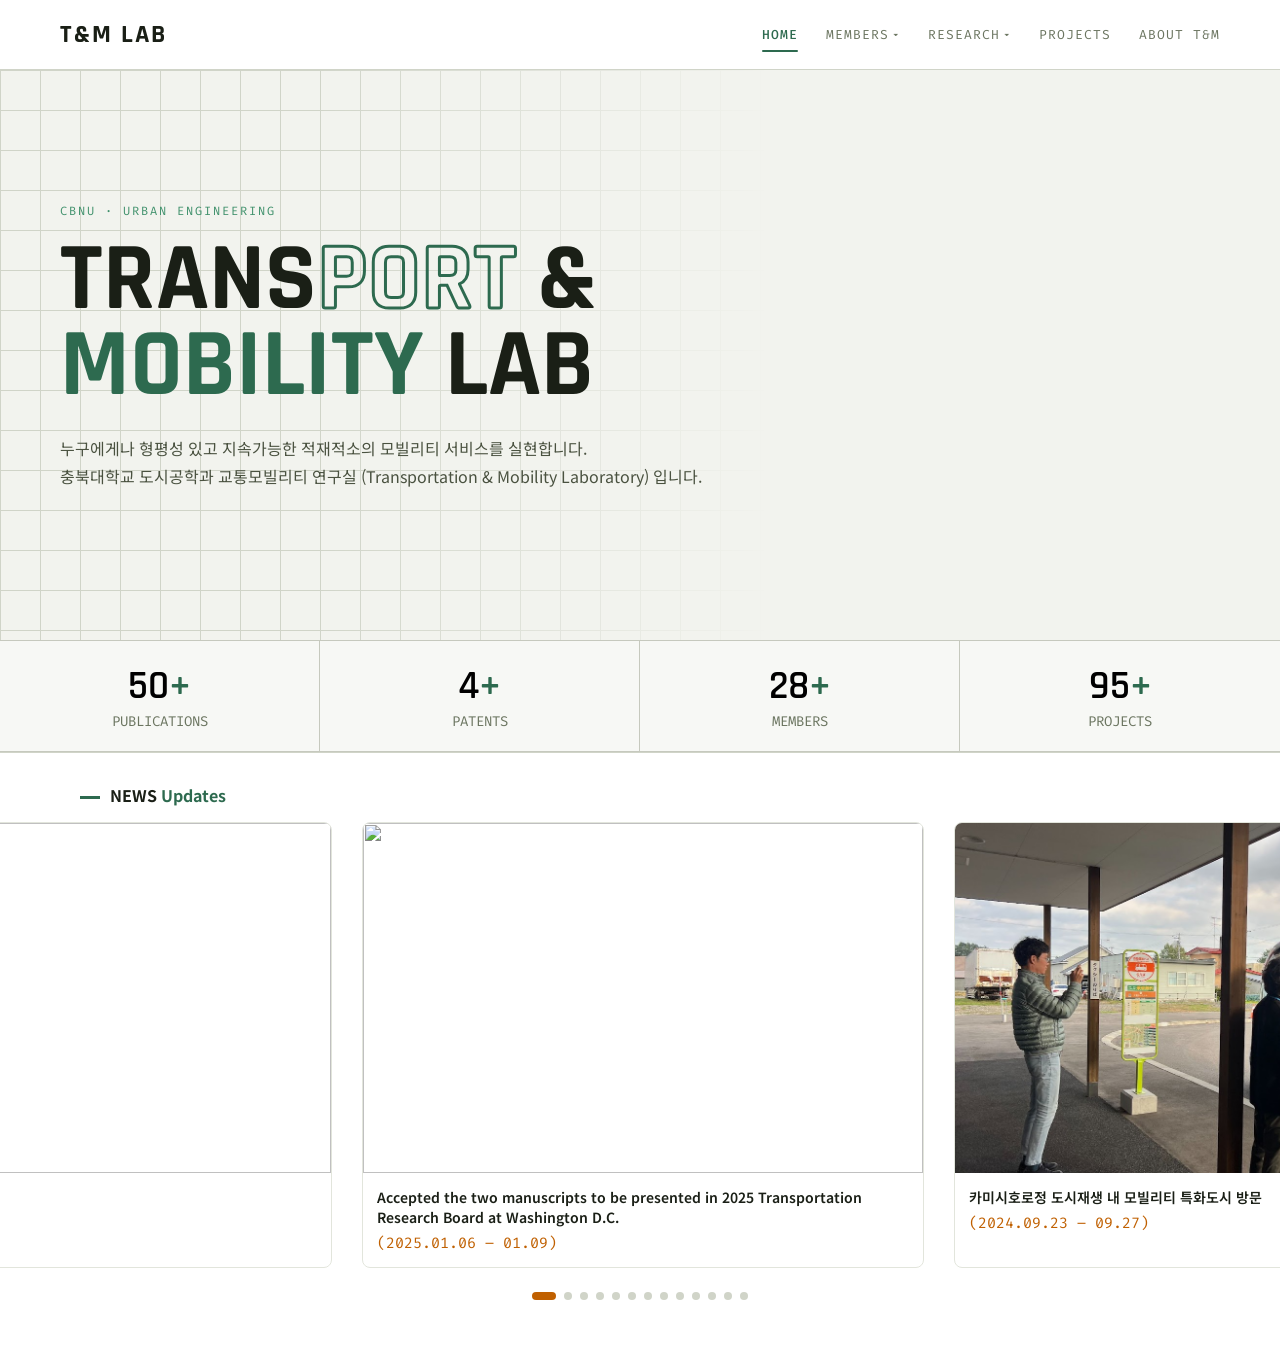
==== index.html @ aef6ee18 "Add files via upload" ====
<!DOCTYPE html>
<html lang="ko">
<head>
<meta charset="UTF-8">
<title>T&M LAB</title>
<link rel="stylesheet" href="css/style_home.css">
<link href="https://fonts.googleapis.com/css2?family=Rajdhani:wght@500;700&family=Noto+Sans+KR:wght@300;400;600&family=Fira+Code:wght@400&display=swap" rel="stylesheet">




</head>

<body>

<header>
  <a class="logo" href="index.html">T&M LAB</a>
  <nav>

    <div class="nav-item active">
      <a href="index.html">HOME</a>
    </div>

    <div class="nav-item has-drop">
      <a href="Members/Advisor.html">MEMBERS <span class="chevron">▾</span></a>
      <div class="dropdown">
        <div class="dropdown-inner">
          <a href="Members/Advisor.html">Advisor</a>
          <a href="members/Advisee.html">Advisee</a>
          <a href="members/Postdoc.html">Postdoc</a>
          <a href="members/Alumni.html">Alumni</a>
        </div>
      </div>
    </div>

    <div class="nav-item has-drop">
      <a href="Research/Publications.html">RESEARCH <span class="chevron">▾</span></a>
      <div class="dropdown">
        <div class="dropdown-inner">
          <a href="Research/Publications.html">Publications</a>
          <a href="Research/Patents.html">Patents</a>
          <a href="Research/Awards.html">Awards</a>
          <a href="Research/Conference.html">Conference Papers</a>
        </div>
      </div>
    </div>

    <div class="nav-item">
      <a href="Projects.html">PROJECTS</a>
    </div>

    <div class="nav-item">
      <a href="About.html">ABOUT T&M</a>
    </div>

  </nav>
</header>

<section class="hero">

  <div class="hero-wrap">
    <div class="hero-inner">
      <div class="hero-eyebrow">CBNU · URBAN ENGINEERING</div>
      <h1>
        TRANS<span class="outline">PORT</span> &<br>
        <span style="color:#2D6A4F">MOBILITY</span> LAB
      </h1>
      <p>
        누구에게나 형평성 있고 지속가능한 적재적소의 모빌리티 서비스를 실현합니다.<br>
        충북대학교 도시공학과 교통모빌리티 연구실 (Transportation & Mobility Laboratory) 입니다.
      </p>
    </div>
  </div>

  <!-- ↓ src를 실제 영상 파일 경로로 교체하세요 -->
  <div class="hero-video">
    <video autoplay muted loop playsinline>
      <source src="home.mp4" type="video/mp4">
    </video>
  </div>

</section>

<section class="stats">
  <a class="stat" href="Research/Publications.html">
    <div class="stat-num">50<span class="stat-plus">+</span></div>
    <div class="stat-label">PUBLICATIONS</div>
  </a>
  <a class="stat" href="Research/Patents.html">
    <div class="stat-num">4<span class="stat-plus">+</span></div>
    <div class="stat-label">PATENTS</div>
  </a>
  <a class="stat" href="Members/Advisor.html">
    <div class="stat-num">28<span class="stat-plus">+</span></div>
    <div class="stat-label">MEMBERS</div>
  </a>
  <a class="stat" href="Projects.html">
    <div class="stat-num">95<span class="stat-plus">+</span></div>
    <div class="stat-label">PROJECTS</div>
  </a>
</section>

<section class="news">

  <div class="news-title">NEWS <span>Updates</span></div>

  <div class="news-outer">

    <button class="news-arrow" id="leftBtn" onclick="slideNews(-1)">
      <svg width="26" height="26" viewBox="0 0 24 24">
        <path d="M15 18L9 12L15 6" stroke="black" stroke-width="2" fill="none"/>
      </svg>
    </button>

    <div class="news-viewport">
      <div class="news-slider" id="newsSlider">
      
        <div class="news-card">
          <img class="news-img" src="img/home/@ 2025 대한교통학회 추계학술대회.jpg">
          <div class="news-body">
            <div class="news-card-title">@ 2025 대한교통학회 추계학술대회</div>
            <div class="news-card-date">(2025.11.12 – 11.14)</div>
          </div>
        </div>      

        <div class="news-card">
          <img class="news-img" src="img/home/Accepted the two manuscripts to be presented in 2025 Transportation Research Board at Washington D.C..jpg">
          <div class="news-body">
            <div class="news-card-title">Accepted the two manuscripts to be presented in 2025 Transportation Research Board at Washington D.C.</div>
            <div class="news-card-date">(2025.01.06 – 01.09)</div>
          </div>
        </div>

        <div class="news-card">
          <img class="news-img" src="img/home/카미시호로정 도시재생 내 모빌리티 특화도시 방문.jpg">
          <div class="news-body">
            <div class="news-card-title">카미시호로정 도시재생 내 모빌리티 특화도시 방문</div>
            <div class="news-card-date">(2024.09.23 – 09.27)</div>
          </div>
        </div>

        <div class="news-card">
          <img class="news-img" src="img/home/훗카이도청 모빌리티 담당 관계자 회의.jpg">
          <div class="news-body">
            <div class="news-card-title">훗카이도청 모빌리티 담당 관계자 회의</div>
            <div class="news-card-date">(2024.09.23 – 09.27)</div>
          </div>
        </div>

        <div class="news-card">
          <img class="news-img" src="img/home/The joint meeting with Prof. Tanvir and his students @ California State University at Long Beach.jpg">
          <div class="news-body">
            <div class="news-card-title">The joint meeting with Prof. Tanvir and his students @ California State University at Long Beach</div>
            <div class="news-card-date">(2024.07.21 – 07.27)</div>
          </div>
        </div>

        <div class="news-card">
          <img class="news-img" src="img/home/@ California Environemental Protection Agency.jpg">
          <div class="news-body">
            <div class="news-card-title">@ California Environemental Protection Agency</div>
            <div class="news-card-date">(2024.07.21 – 07.27)</div>
          </div>
        </div>

        <div class="news-card">
          <img class="news-img" src="img/home/@ IEEE PES annual meeting.jpg">
          <div class="news-body">
            <div class="news-card-title">@ IEEE PES annual meeting</div>
            <div class="news-card-date">(2024.07.21 – 07.27)</div>
          </div>
        </div>

        <div class="news-card">
          <img class="news-img" src="img/home/AAG annual meeting @ Hawaii.jpg">
          <div class="news-body">
            <div class="news-card-title">AAG annual meeting @ Hawaii</div>
            <div class="news-card-date">(2024.04.16 – 04.19)</div>
          </div>
        </div>

        <div class="news-card">
          <img class="news-img" src="img/home/@ 2024 Transportation Research Board.jpg">
          <div class="news-body">
            <div class="news-card-title">@ 2024 Transportation Research Board</div>
            <div class="news-card-date">(2024.01.06 – 01.11)</div>
          </div>
        </div>

        <div class="news-card">
          <img class="news-img" src="img/home/@ 2024 CES.jpg">
          <div class="news-body">
            <div class="news-card-title">@ 2024 CES</div>
            <div class="news-card-date">(2024.01.06 – 01.11)</div>
          </div>
        </div>

        <div class="news-card">
          <img class="news-img" src="img/home/@ 2023 대한교통학회 추계학술대회.jpg">
          <div class="news-body">
            <div class="news-card-title">@ 2023 대한교통학회 추계학술대회</div>
            <div class="news-card-date">(2023.10.10 – 10.11)</div>
          </div>
        </div>
        
        <div class="news-card">
          <img class="news-img" src="img/home/@ Monash University Malaysia.jpg">
          <div class="news-body">
            <div class="news-card-title">@ Monash University Malaysia</div>
            <div class="news-card-date">(2023.09.07)</div>
          </div>
        </div>
        
        <div class="news-card">
          <img class="news-img" src="img/home/@ 2023 Conference of East Asian Society for Transportation Studies.jpg">
          <div class="news-body">
            <div class="news-card-title">@ 2023 Conference of East Asian Society for Transportation Studies</div>
            <div class="news-card-date">(2023.09.04 – 09.06)</div>
          </div>
        </div>
                
        <div class="news-card">
          <img class="news-img" src="img/home/Business meeting appoints @ Austrailia.PNG">
          <div class="news-body">
            <div class="news-card-title">Business meeting appoints @ Austrailia</div>
            <div class="news-card-date">(2023.08.08 – 08.11)</div>
          </div>
        </div>
                        
        <div class="news-card">
          <img class="news-img" src="img/home/2023 ASCE Transportation Conference .jpg">
          <div class="news-body">
            <div class="news-card-title">2023 ASCE Transportation Conference</div>
            <div class="news-card-date">(June 2023)</div>
          </div>
        </div>

      </div>
    </div>

    <button class="news-arrow" id="rightBtn" onclick="slideNews(1)">
      <svg width="26" height="26" viewBox="0 0 24 24">
        <path d="M9 6L15 12L9 18" stroke="black" stroke-width="2" fill="none"/>
      </svg>
    </button>

  </div>

  <div class="news-dots" id="newsDots"></div>

</section>

<script src="js/news-slider.js"></script>

</body>
</html>
---- css/style_home.css ----
:root{
  --bg:#F2F3EE;
  --green-deep:#2D6A4F;
  --green-mid:#40916C;
  --green-light:#52B788;
  --orange:#C06000;
  --text:#1a1f16;
  --text-sub:#4a5240;
  --border:#d0d4c8;
  --card-w: 560px;
  --card-gap: 30px;
  --visible: 3;
}

body{
  margin:0;
  background:var(--bg);
  font-family:'Noto Sans KR',sans-serif;
  color:var(--text);
}

/* HEADER */
header{
  display:flex;
  justify-content:space-between;
  align-items:center;
  padding:18px 60px;
  border-bottom:1px solid var(--border);
  background:#ffffff;
  position:relative;
  z-index:100;
}

.logo{
  font-family:Rajdhani;
  font-weight:700;
  font-size:26px;
  letter-spacing:2px;
  text-decoration:none;
  color:var(--text);
}

nav{
  display:flex;
  align-items:center;
}

.nav-item{
  position:relative;
  margin-left:28px;
}

.nav-item > a{
  text-decoration:none;
  font-family:'Fira Code';
  font-size:13px;
  color:#6b7560;
  letter-spacing:1px;
  padding:6px 0;
  display:flex;
  align-items:center;
  gap:4px;
  transition:.2s;
  cursor:pointer;
}

.nav-item > a:hover{ color:var(--green-deep); }

.nav-item.active > a{
  color:var(--green-deep);
  font-weight:500;
}

.nav-item.active:not(.has-drop) > a::after{
  content:'';
  position:absolute;
  bottom:-3px;
  left:0; right:0;
  height:2px;
  background:var(--green-deep);
  border-radius:2px;
}

.nav-item.active.has-drop > a::before{
  content:'';
  position:absolute;
  bottom:-3px;
  left:0; right:0;
  height:2px;
  background:var(--green-deep);
  border-radius:2px;
}

.nav-item.has-drop > a .chevron{
  font-size:11px;
  transition:.2s;
  display:inline-block;
}

.nav-item:hover > a .chevron{
  transform:rotate(180deg);
}

/* DROPDOWN */
.dropdown{
  position:absolute;
  top:100%;
  padding-top:20px;
  left:50%;
  transform:translateX(-50%);
  background:transparent;
  opacity:0;
  pointer-events:none;
  transition:opacity .2s;
  z-index:200;
}

.nav-item:hover .dropdown{
  opacity:1;
  pointer-events:all;
}

.dropdown-inner{
  background:#fff;
  border:1px solid var(--border);
  border-radius:8px;
  overflow:hidden;
  box-shadow:0 12px 32px rgba(0,0,0,.1);
  min-width:160px;
}

.dropdown a{
  display:block;
  padding:10px 18px;
  font-family:'Fira Code';
  font-size:11px;
  color:#4a5240;
  text-decoration:none;
  transition:.15s;
  white-space:nowrap;
  border-bottom:1px solid #f0f2ec;
}

.dropdown a:last-child{ border-bottom:none; }

.dropdown a:hover{
  background:var(--bg);
  color:var(--green-deep);
  padding-left:22px;
}

/* HERO */
.hero{
  height:50vh;
  position:relative;
  padding:60px;
  background:var(--bg);
  overflow:hidden;
}

/* 격자 — mask로 우측 페이드 */
.hero::after{
  content:'';
  position:absolute;
  inset:0;
  background-image:
    linear-gradient(var(--border) 1px, transparent 1px),
    linear-gradient(90deg, var(--border) 1px, transparent 1px);
  background-size:40px 40px;
  -webkit-mask-image:linear-gradient(to right, black 0%, black 25%, transparent 60%);
  mask-image:linear-gradient(to right, black 0%, black 25%, transparent 60%);
  pointer-events:none;
  z-index:0;
}

.hero-wrap{
  display:flex;
  align-items:center;
  height:100%;
  position:relative;
  z-index:1;
}

.hero-inner{
  flex:0.6;
  max-width:750px;
}

.hero-eyebrow{
  font-family:'Fira Code';
  font-size:12px;
  color:var(--green-mid);
  letter-spacing:2px;
  margin-bottom:18px;
}

.hero h1{
  font-family:Rajdhani;
  font-size:96px;
  line-height:0.9;
  margin:0;
  font-weight:700;
}

.outline{
  -webkit-text-stroke:3px var(--green-deep);
  color:transparent;
  display:inline-block;
  font-weight:700;
}

.hero p{
  margin-top:24px;
  font-size:16px;
  max-width:700px;
  line-height:1.8;
  color:var(--text-sub);
}

/* HERO VIDEO */
.hero-video{
  position:absolute;
  top:0; right:0;
  width:65%;
  height:100%;
  z-index:0;
}

.hero-video video{
  width:100%;
  height:100%;
  object-fit:cover;
  display:block;
}

/* 왼쪽 페이드 오버레이 */
.hero-video::before{
  content:'';
  position:absolute;
  top:0; left:0;
  width:80%;
  height:100%;
  background:linear-gradient(to right, var(--bg) 0%, var(--bg) 10%, transparent 100%);
  z-index:1;
  pointer-events:none;
}

/* STATS */
.stats{
  display:grid;
  grid-template-columns:repeat(4,1fr);
  border-top:1px solid color-mix(in srgb, var(--border) 95%, black);
  border-bottom:1px solid color-mix(in srgb, var(--border) 95%, black);
  background:color-mix(in srgb, var(--bg) 60%, white);
}

.stat{
  padding:20px;
  text-align:center;
  border-right:1px solid color-mix(in srgb, var(--border) 95%, black);
  text-decoration:none;
  color:inherit;
  display:block;
  transition:.2s;
  cursor:pointer;
}

.stat:last-child{ border-right:none; }
.stat:hover{ background:color-mix(in srgb, var(--green-deep) 6%, white); }
.stat:hover .stat-num{ color:var(--green-deep); }
.stat:hover .stat-label{ color:var(--green-deep); }

.stat-num{
  font-family:Rajdhani;
  font-size:40px;
  color:#000;
  font-weight:600;
  transition:.2s;
}

.stat-plus{
  font-family:Rajdhani;
  font-size:40px;
  color:var(--green-deep);
  font-weight:600;
}

.stat-label{
  font-family:'Fira Code';
  font-size:14px;
  color:#6b7560;
  font-weight:400;
  transition:.2s;
}

/* NEWS */
.news{
  padding:30px 80px 50px;
  background:#ffffff;
  border-top:1px solid var(--border);
  display:flex;
  flex-direction:column;
  align-items:center;
}

.news-title{
  font-weight:700;
  padding-bottom:15px;
  width:100%;
}

.news-title::before{
  content:"";
  width:20px;
  height:3px;
  background:var(--green-deep);
  display:inline-block;
  margin-right:10px;
  vertical-align:middle;
}

.news-title span{ color:var(--green-deep); font-weight:700; }

/* SLIDER */
.news-outer{
  display:flex;
  align-items:center;
  justify-content:center;
  gap:20px;
}

.news-viewport{
  width: calc(var(--card-w) * var(--visible) + var(--card-gap) * (var(--visible) - 1));
  overflow:hidden;
  flex-shrink:0;
}

.news-slider{
  display:flex;
  gap:var(--card-gap);
  transition:transform .4s ease;
  will-change:transform;
}

.news-card{
  min-width:var(--card-w);
  width:var(--card-w);
  border:1px solid #e2e5dc;
  border-radius:8px;
  overflow:hidden;
  background:#fff;
  flex-shrink:0;
}

.news-img{
  width:100%;
  height:350px;
  object-fit:cover;
  display:block;
}

.news-body{ padding:14px; }

.news-card-title{
  font-size:14px;
  font-weight:600;
  margin-bottom:6px;
}

.news-card-date{
  font-family:'Fira Code';
  font-size:15px;
  color:var(--orange);
}

/* ARROW */
.news-arrow{
  width:60px;
  height:60px;
  border-radius:50%;
  border:none;
  background:#fff;
  box-shadow:0 10px 25px rgba(0,0,0,.15);
  cursor:pointer;
  display:flex;
  align-items:center;
  justify-content:center;
  transition:.25s;
  flex-shrink:0;
}

.news-arrow:hover{
  transform:scale(1.15);
  box-shadow:0 14px 30px rgba(0,0,0,.2);
}

.news-arrow:disabled{
  opacity:0;
  pointer-events:none;
}

/* DOTS */
.news-dots{
  display:flex;
  justify-content:center;
  gap:8px;
  margin-top:24px;
}

.dot{
  width:8px;
  height:8px;
  border-radius:50%;
  background:#d0d4c8;
  transition:.3s;
  cursor:pointer;
  border:none;
  padding:0;
}

.dot.active{
  background:var(--orange);
  width:24px;
  border-radius:4px;
}
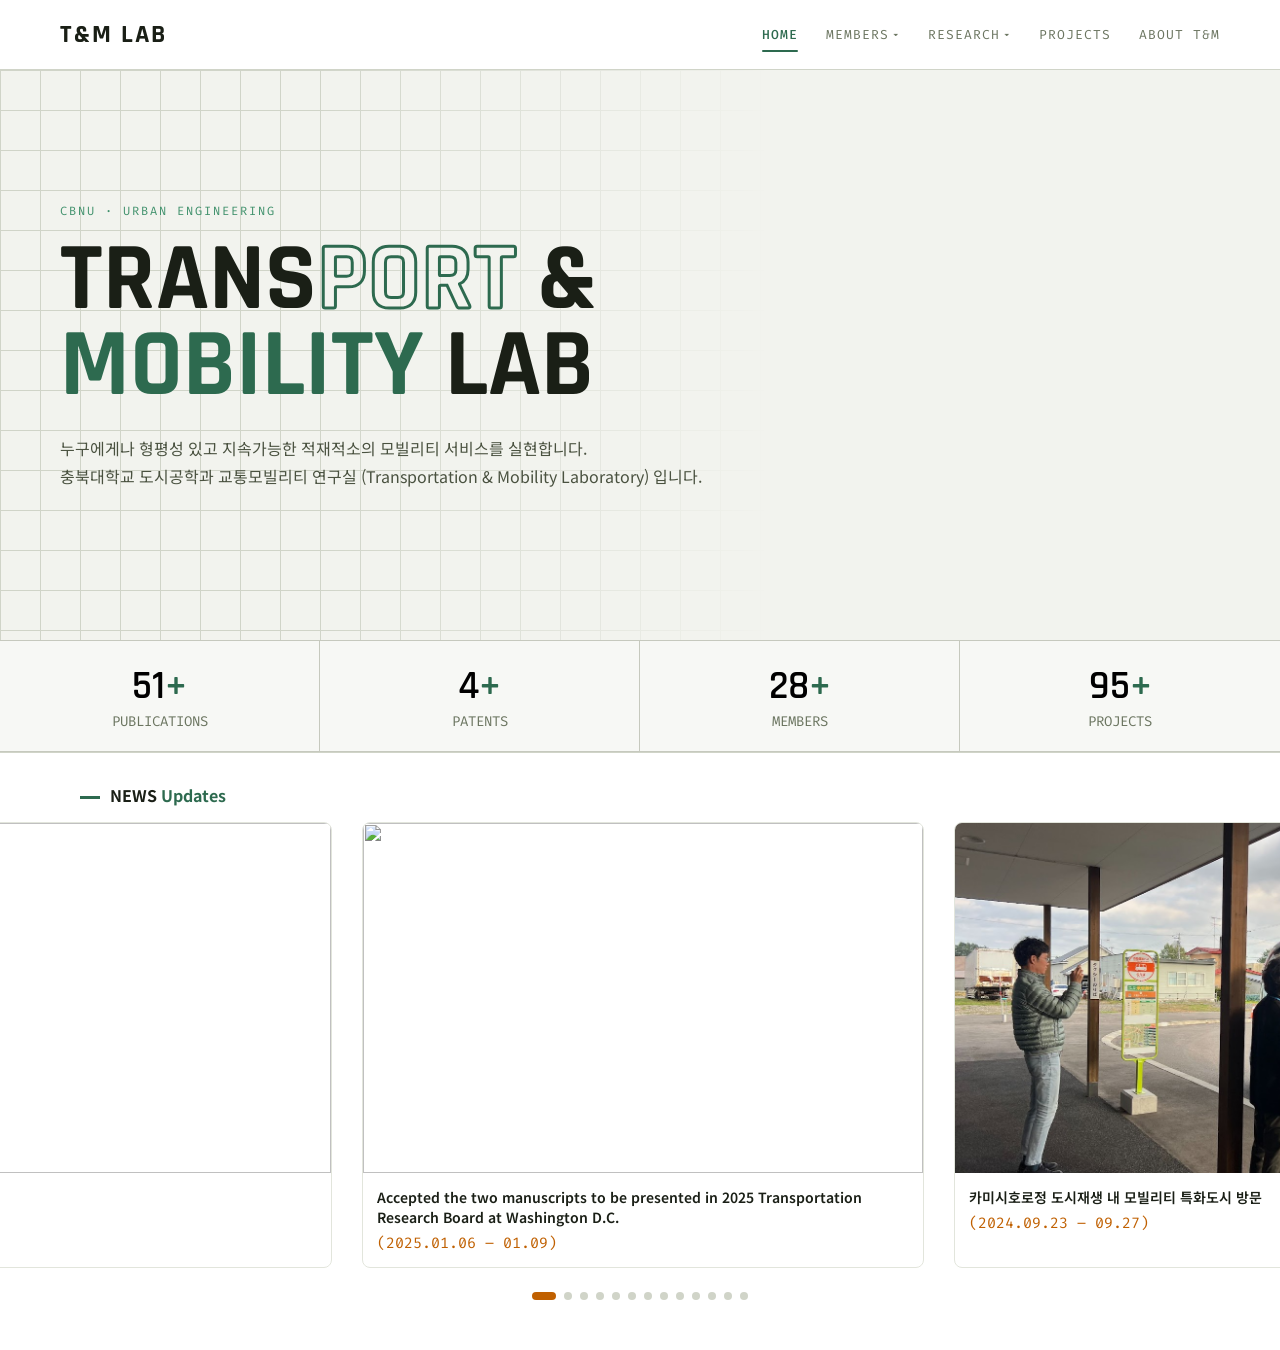
==== commit cf8fc6dd: "Add files via upload" ====
--- a/index.html
+++ b/index.html
@@ -83,7 +83,7 @@
 
 <section class="stats">
   <a class="stat" href="Research/Publications.html">
-    <div class="stat-num">50<span class="stat-plus">+</span></div>
+    <div class="stat-num">51<span class="stat-plus">+</span></div>
     <div class="stat-label">PUBLICATIONS</div>
   </a>
   <a class="stat" href="Research/Patents.html">
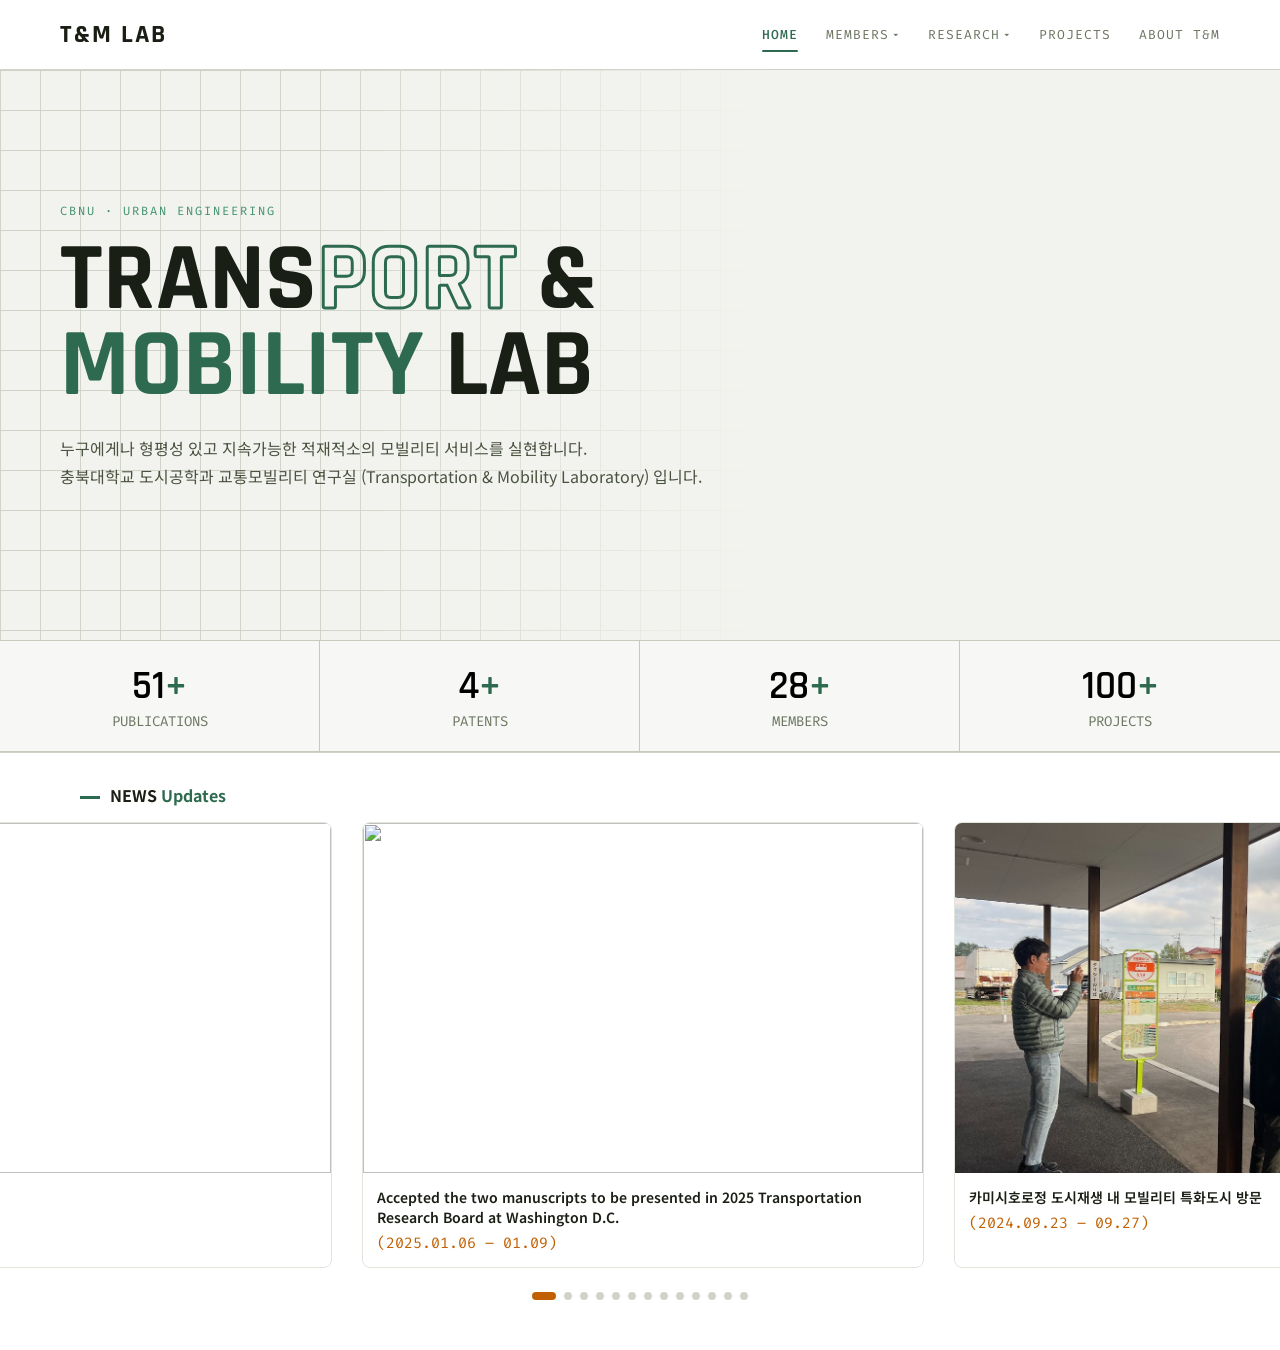
==== commit 60c92477: "Add files via upload" ====
--- a/index.html
+++ b/index.html
@@ -95,7 +95,7 @@
     <div class="stat-label">MEMBERS</div>
   </a>
   <a class="stat" href="Projects.html">
-    <div class="stat-num">95<span class="stat-plus">+</span></div>
+    <div class="stat-num">100<span class="stat-plus">+</span></div>
     <div class="stat-label">PROJECTS</div>
   </a>
 </section>
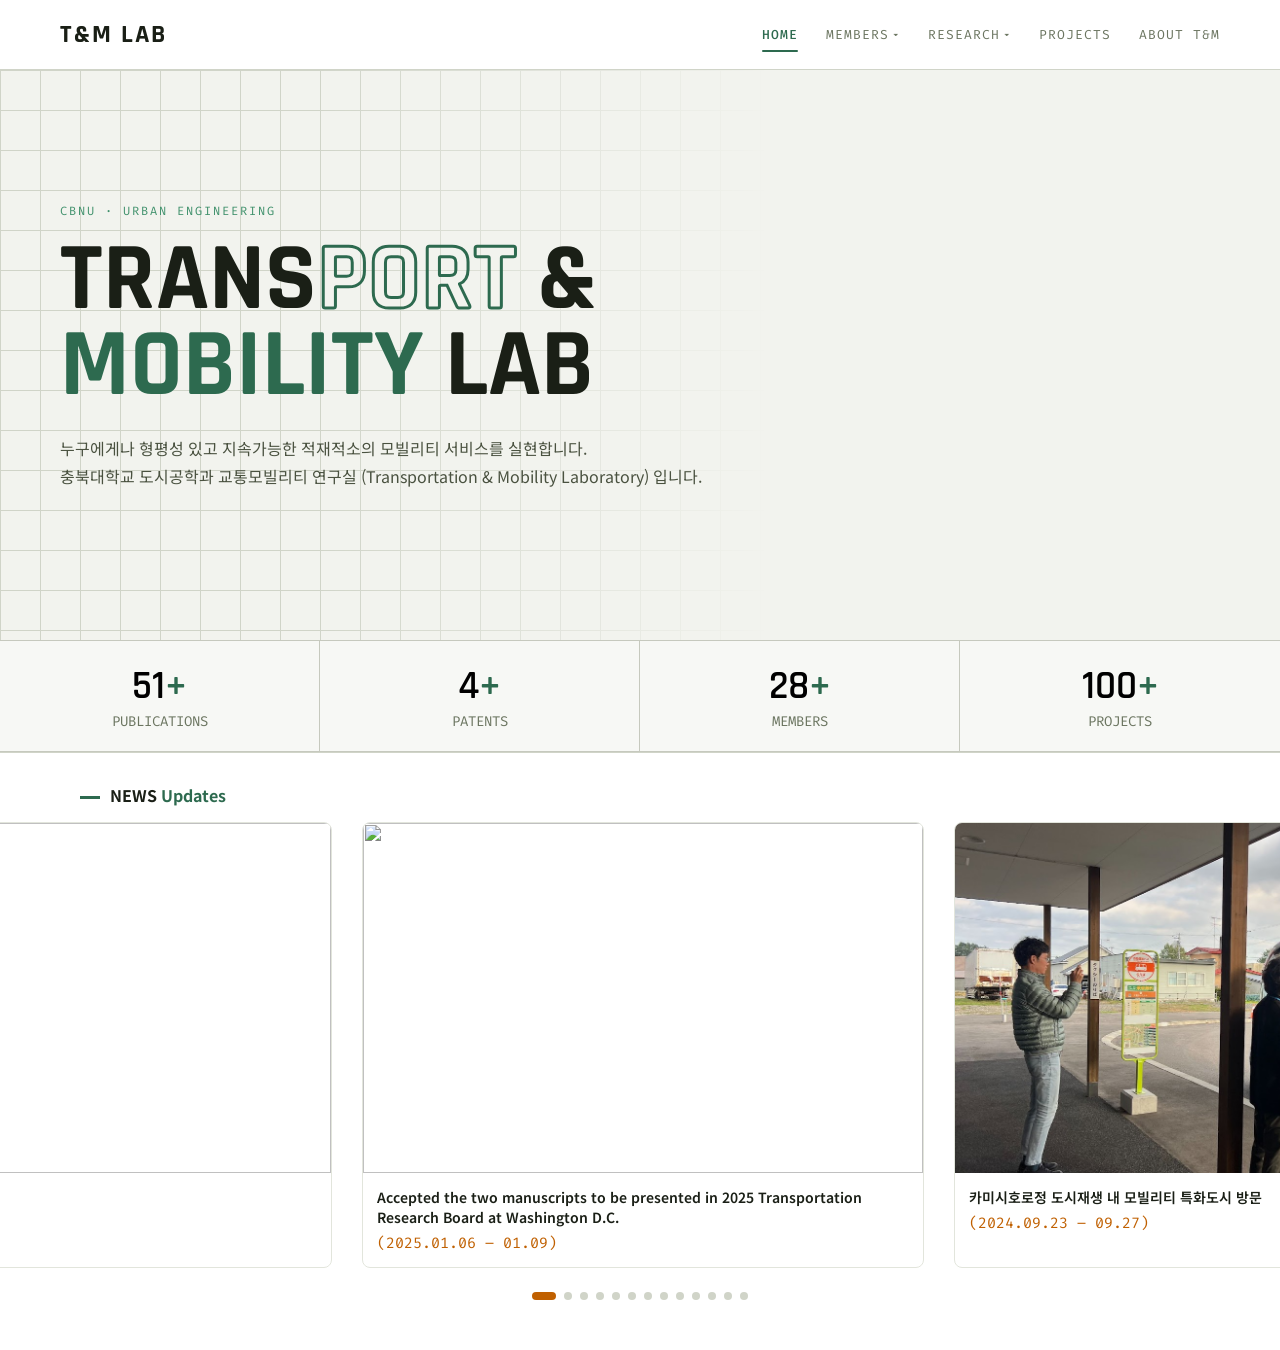
==== commit ca402908: "Add files via upload" ====
--- a/index.html
+++ b/index.html
@@ -1,87 +1,49 @@
-<!DOCTYPE html>
-<html lang="ko">
-<head>
-<meta charset="UTF-8">
-<title>T&M LAB</title>
-<link rel="stylesheet" href="css/style_home.css">
-<link href="https://fonts.googleapis.com/css2?family=Rajdhani:wght@500;700&family=Noto+Sans+KR:wght@300;400;600&family=Fira+Code:wght@400&display=swap" rel="stylesheet">
-
-
-
-
-</head>
-
-<body>
-
-<header>
-  <a class="logo" href="index.html">T&M LAB</a>
-  <nav>
-
-    <div class="nav-item active">
-      <a href="index.html">HOME</a>
-    </div>
-
-    <div class="nav-item has-drop">
-      <a href="Members/Advisor.html">MEMBERS <span class="chevron">▾</span></a>
-      <div class="dropdown">
-        <div class="dropdown-inner">
-          <a href="Members/Advisor.html">Advisor</a>
-          <a href="members/Advisee.html">Advisee</a>
-          <a href="members/Postdoc.html">Postdoc</a>
-          <a href="members/Alumni.html">Alumni</a>
-        </div>
-      </div>
-    </div>
-
-    <div class="nav-item has-drop">
-      <a href="Research/Publications.html">RESEARCH <span class="chevron">▾</span></a>
-      <div class="dropdown">
-        <div class="dropdown-inner">
-          <a href="Research/Publications.html">Publications</a>
-          <a href="Research/Patents.html">Patents</a>
-          <a href="Research/Awards.html">Awards</a>
-          <a href="Research/Conference.html">Conference Papers</a>
-        </div>
-      </div>
-    </div>
-
-    <div class="nav-item">
-      <a href="Projects.html">PROJECTS</a>
-    </div>
-
-    <div class="nav-item">
-      <a href="About.html">ABOUT T&M</a>
-    </div>
-
-  </nav>
-</header>
-
-<section class="hero">
-
-  <div class="hero-wrap">
-    <div class="hero-inner">
-      <div class="hero-eyebrow">CBNU · URBAN ENGINEERING</div>
-      <h1>
-        TRANS<span class="outline">PORT</span> &<br>
-        <span style="color:#2D6A4F">MOBILITY</span> LAB
-      </h1>
-      <p>
-        누구에게나 형평성 있고 지속가능한 적재적소의 모빌리티 서비스를 실현합니다.<br>
-        충북대학교 도시공학과 교통모빌리티 연구실 (Transportation & Mobility Laboratory) 입니다.
-      </p>
-    </div>
-  </div>
-
-  <!-- ↓ src를 실제 영상 파일 경로로 교체하세요 -->
-  <div class="hero-video">
-    <video autoplay muted loop playsinline>
-      <source src="home.mp4" type="video/mp4">
-    </video>
-  </div>
-
-</section>
-
-<section class="stats">
+﻿<!DOCTYPE html>
+<html lang="ko">
+<head>
+<meta charset="UTF-8">
+<meta name="viewport" content="width=device-width, initial-scale=1.0">
+<title>T&M LAB</title>
+<link rel="stylesheet" href="css/style_home.css">
+<link href="https://fonts.googleapis.com/css2?family=Rajdhani:wght@500;700&family=Noto+Sans+KR:wght@300;400;600&family=Fira+Code:wght@400&display=swap" rel="stylesheet">
+<link rel="stylesheet" href="css/common-header.css">
+
+
+
+
+<link rel="stylesheet" href="css/mobile-fix.css">
+</head>
+
+<body>
+
+<div id="site-header"></div>
+
+<section class="hero">
+
+  <div class="hero-wrap">
+    <div class="hero-inner">
+      <div class="hero-eyebrow">CBNU · URBAN ENGINEERING</div>
+      <h1>
+        TRANS<span class="outline">PORT</span> &<br>
+        <span style="color:#2D6A4F">MOBILITY</span> LAB
+      </h1>
+      <p>
+        누구에게나 형평성 있고 지속가능한 적재적소의 모빌리티 서비스를 실현합니다.<br>
+        충북대학교 도시공학과 교통모빌리티 연구실 (Transportation & Mobility Laboratory) 입니다.
+      </p>
+    </div>
+  </div>
+
+  <!-- ↓ src를 실제 영상 파일 경로로 교체하세요 -->
+  <div class="hero-video">
+    <video autoplay muted loop playsinline>
+      <source src="home.mp4" type="video/mp4">
+    </video>
+  </div>
+
+</section>
+
+<section class="stats">
   <a class="stat" href="Research/Publications.html">
     <div class="stat-num">51<span class="stat-plus">+</span></div>
     <div class="stat-label">PUBLICATIONS</div>
@@ -98,159 +60,168 @@
     <div class="stat-num">100<span class="stat-plus">+</span></div>
     <div class="stat-label">PROJECTS</div>
   </a>
-</section>
-
-<section class="news">
-
-  <div class="news-title">NEWS <span>Updates</span></div>
-
-  <div class="news-outer">
-
-    <button class="news-arrow" id="leftBtn" onclick="slideNews(-1)">
-      <svg width="26" height="26" viewBox="0 0 24 24">
-        <path d="M15 18L9 12L15 6" stroke="black" stroke-width="2" fill="none"/>
-      </svg>
-    </button>
-
-    <div class="news-viewport">
-      <div class="news-slider" id="newsSlider">
-      
-        <div class="news-card">
-          <img class="news-img" src="img/home/@ 2025 대한교통학회 추계학술대회.jpg">
-          <div class="news-body">
-            <div class="news-card-title">@ 2025 대한교통학회 추계학술대회</div>
-            <div class="news-card-date">(2025.11.12 – 11.14)</div>
-          </div>
-        </div>      
-
-        <div class="news-card">
-          <img class="news-img" src="img/home/Accepted the two manuscripts to be presented in 2025 Transportation Research Board at Washington D.C..jpg">
-          <div class="news-body">
-            <div class="news-card-title">Accepted the two manuscripts to be presented in 2025 Transportation Research Board at Washington D.C.</div>
-            <div class="news-card-date">(2025.01.06 – 01.09)</div>
-          </div>
-        </div>
-
-        <div class="news-card">
-          <img class="news-img" src="img/home/카미시호로정 도시재생 내 모빌리티 특화도시 방문.jpg">
-          <div class="news-body">
-            <div class="news-card-title">카미시호로정 도시재생 내 모빌리티 특화도시 방문</div>
-            <div class="news-card-date">(2024.09.23 – 09.27)</div>
-          </div>
-        </div>
-
-        <div class="news-card">
-          <img class="news-img" src="img/home/훗카이도청 모빌리티 담당 관계자 회의.jpg">
-          <div class="news-body">
-            <div class="news-card-title">훗카이도청 모빌리티 담당 관계자 회의</div>
-            <div class="news-card-date">(2024.09.23 – 09.27)</div>
-          </div>
-        </div>
-
-        <div class="news-card">
-          <img class="news-img" src="img/home/The joint meeting with Prof. Tanvir and his students @ California State University at Long Beach.jpg">
-          <div class="news-body">
-            <div class="news-card-title">The joint meeting with Prof. Tanvir and his students @ California State University at Long Beach</div>
-            <div class="news-card-date">(2024.07.21 – 07.27)</div>
-          </div>
-        </div>
-
-        <div class="news-card">
-          <img class="news-img" src="img/home/@ California Environemental Protection Agency.jpg">
-          <div class="news-body">
-            <div class="news-card-title">@ California Environemental Protection Agency</div>
-            <div class="news-card-date">(2024.07.21 – 07.27)</div>
-          </div>
-        </div>
-
-        <div class="news-card">
-          <img class="news-img" src="img/home/@ IEEE PES annual meeting.jpg">
-          <div class="news-body">
-            <div class="news-card-title">@ IEEE PES annual meeting</div>
-            <div class="news-card-date">(2024.07.21 – 07.27)</div>
-          </div>
-        </div>
-
-        <div class="news-card">
-          <img class="news-img" src="img/home/AAG annual meeting @ Hawaii.jpg">
-          <div class="news-body">
-            <div class="news-card-title">AAG annual meeting @ Hawaii</div>
-            <div class="news-card-date">(2024.04.16 – 04.19)</div>
-          </div>
-        </div>
-
-        <div class="news-card">
-          <img class="news-img" src="img/home/@ 2024 Transportation Research Board.jpg">
-          <div class="news-body">
-            <div class="news-card-title">@ 2024 Transportation Research Board</div>
-            <div class="news-card-date">(2024.01.06 – 01.11)</div>
-          </div>
-        </div>
-
-        <div class="news-card">
-          <img class="news-img" src="img/home/@ 2024 CES.jpg">
-          <div class="news-body">
-            <div class="news-card-title">@ 2024 CES</div>
-            <div class="news-card-date">(2024.01.06 – 01.11)</div>
-          </div>
-        </div>
-
-        <div class="news-card">
-          <img class="news-img" src="img/home/@ 2023 대한교통학회 추계학술대회.jpg">
-          <div class="news-body">
-            <div class="news-card-title">@ 2023 대한교통학회 추계학술대회</div>
-            <div class="news-card-date">(2023.10.10 – 10.11)</div>
-          </div>
-        </div>
-        
-        <div class="news-card">
-          <img class="news-img" src="img/home/@ Monash University Malaysia.jpg">
-          <div class="news-body">
-            <div class="news-card-title">@ Monash University Malaysia</div>
-            <div class="news-card-date">(2023.09.07)</div>
-          </div>
-        </div>
-        
-        <div class="news-card">
-          <img class="news-img" src="img/home/@ 2023 Conference of East Asian Society for Transportation Studies.jpg">
-          <div class="news-body">
-            <div class="news-card-title">@ 2023 Conference of East Asian Society for Transportation Studies</div>
-            <div class="news-card-date">(2023.09.04 – 09.06)</div>
-          </div>
-        </div>
-                
-        <div class="news-card">
-          <img class="news-img" src="img/home/Business meeting appoints @ Austrailia.PNG">
-          <div class="news-body">
-            <div class="news-card-title">Business meeting appoints @ Austrailia</div>
-            <div class="news-card-date">(2023.08.08 – 08.11)</div>
-          </div>
-        </div>
-                        
-        <div class="news-card">
-          <img class="news-img" src="img/home/2023 ASCE Transportation Conference .jpg">
-          <div class="news-body">
-            <div class="news-card-title">2023 ASCE Transportation Conference</div>
-            <div class="news-card-date">(June 2023)</div>
-          </div>
-        </div>
-
-      </div>
-    </div>
-
-    <button class="news-arrow" id="rightBtn" onclick="slideNews(1)">
-      <svg width="26" height="26" viewBox="0 0 24 24">
-        <path d="M9 6L15 12L9 18" stroke="black" stroke-width="2" fill="none"/>
-      </svg>
-    </button>
-
-  </div>
-
-  <div class="news-dots" id="newsDots"></div>
-
-</section>
-
-<script src="js/news-slider.js"></script>
-
-</body>
-</html>
+</section>
+
+<section class="news">
+
+  <div class="news-title">NEWS <span>Updates</span></div>
+
+  <div class="news-outer">
+
+    <button class="news-arrow" id="leftBtn" onclick="slideNews(-1)">
+      <svg width="26" height="26" viewBox="0 0 24 24">
+        <path d="M15 18L9 12L15 6" stroke="black" stroke-width="2" fill="none"/>
+      </svg>
+    </button>
+
+    <div class="news-viewport">
+      <div class="news-slider" id="newsSlider">
+      
+        <div class="news-card">
+          <img class="news-img" src="img/home/@ 2025 대한교통학회 추계학술대회.jpg">
+          <div class="news-body">
+            <div class="news-card-title">@ 2025 대한교통학회 추계학술대회</div>
+            <div class="news-card-date">(2025.11.12 – 11.14)</div>
+          </div>
+        </div>      
+
+        <div class="news-card">
+          <img class="news-img" src="img/home/Accepted the two manuscripts to be presented in 2025 Transportation Research Board at Washington D.C..jpg">
+          <div class="news-body">
+            <div class="news-card-title">Accepted the two manuscripts to be presented in 2025 Transportation Research Board at Washington D.C.</div>
+            <div class="news-card-date">(2025.01.06 – 01.09)</div>
+          </div>
+        </div>
+
+        <div class="news-card">
+          <img class="news-img" src="img/home/카미시호로정 도시재생 내 모빌리티 특화도시 방문.jpg">
+          <div class="news-body">
+            <div class="news-card-title">카미시호로정 도시재생 내 모빌리티 특화도시 방문</div>
+            <div class="news-card-date">(2024.09.23 – 09.27)</div>
+          </div>
+        </div>
+
+        <div class="news-card">
+          <img class="news-img" src="img/home/훗카이도청 모빌리티 담당 관계자 회의.jpg">
+          <div class="news-body">
+            <div class="news-card-title">훗카이도청 모빌리티 담당 관계자 회의</div>
+            <div class="news-card-date">(2024.09.23 – 09.27)</div>
+          </div>
+        </div>
+
+        <div class="news-card">
+          <img class="news-img" src="img/home/The joint meeting with Prof. Tanvir and his students @ California State University at Long Beach.jpg">
+          <div class="news-body">
+            <div class="news-card-title">The joint meeting with Prof. Tanvir and his students @ California State University at Long Beach</div>
+            <div class="news-card-date">(2024.07.21 – 07.27)</div>
+          </div>
+        </div>
+
+        <div class="news-card">
+          <img class="news-img" src="img/home/@ California Environemental Protection Agency.jpg">
+          <div class="news-body">
+            <div class="news-card-title">@ California Environemental Protection Agency</div>
+            <div class="news-card-date">(2024.07.21 – 07.27)</div>
+          </div>
+        </div>
+
+        <div class="news-card">
+          <img class="news-img" src="img/home/@ IEEE PES annual meeting.jpg">
+          <div class="news-body">
+            <div class="news-card-title">@ IEEE PES annual meeting</div>
+            <div class="news-card-date">(2024.07.21 – 07.27)</div>
+          </div>
+        </div>
+
+        <div class="news-card">
+          <img class="news-img" src="img/home/AAG annual meeting @ Hawaii.jpg">
+          <div class="news-body">
+            <div class="news-card-title">AAG annual meeting @ Hawaii</div>
+            <div class="news-card-date">(2024.04.16 – 04.19)</div>
+          </div>
+        </div>
+
+        <div class="news-card">
+          <img class="news-img" src="img/home/@ 2024 Transportation Research Board.jpg">
+          <div class="news-body">
+            <div class="news-card-title">@ 2024 Transportation Research Board</div>
+            <div class="news-card-date">(2024.01.06 – 01.11)</div>
+          </div>
+        </div>
+
+        <div class="news-card">
+          <img class="news-img" src="img/home/@ 2024 CES.jpg">
+          <div class="news-body">
+            <div class="news-card-title">@ 2024 CES</div>
+            <div class="news-card-date">(2024.01.06 – 01.11)</div>
+          </div>
+        </div>
+
+        <div class="news-card">
+          <img class="news-img" src="img/home/@ 2023 대한교통학회 추계학술대회.jpg">
+          <div class="news-body">
+            <div class="news-card-title">@ 2023 대한교통학회 추계학술대회</div>
+            <div class="news-card-date">(2023.10.10 – 10.11)</div>
+          </div>
+        </div>
+        
+        <div class="news-card">
+          <img class="news-img" src="img/home/@ Monash University Malaysia.jpg">
+          <div class="news-body">
+            <div class="news-card-title">@ Monash University Malaysia</div>
+            <div class="news-card-date">(2023.09.07)</div>
+          </div>
+        </div>
+        
+        <div class="news-card">
+          <img class="news-img" src="img/home/@ 2023 Conference of East Asian Society for Transportation Studies.jpg">
+          <div class="news-body">
+            <div class="news-card-title">@ 2023 Conference of East Asian Society for Transportation Studies</div>
+            <div class="news-card-date">(2023.09.04 – 09.06)</div>
+          </div>
+        </div>
+                
+        <div class="news-card">
+          <img class="news-img" src="img/home/Business meeting appoints @ Austrailia.PNG">
+          <div class="news-body">
+            <div class="news-card-title">Business meeting appoints @ Austrailia</div>
+            <div class="news-card-date">(2023.08.08 – 08.11)</div>
+          </div>
+        </div>
+                        
+        <div class="news-card">
+          <img class="news-img" src="img/home/2023 ASCE Transportation Conference .jpg">
+          <div class="news-body">
+            <div class="news-card-title">2023 ASCE Transportation Conference</div>
+            <div class="news-card-date">(June 2023)</div>
+          </div>
+        </div>
+
+      </div>
+    </div>
+
+    <button class="news-arrow" id="rightBtn" onclick="slideNews(1)">
+      <svg width="26" height="26" viewBox="0 0 24 24">
+        <path d="M9 6L15 12L9 18" stroke="black" stroke-width="2" fill="none"/>
+      </svg>
+    </button>
+
+  </div>
+
+  <div class="news-dots" id="newsDots"></div>
+
+</section>
+
+<script src="js/news-slider.js"></script>
+
+
+<script src="js/site-header.js"></script>
+<script src="js/auto-counts.js"></script>
+</body>
+</html>
+
+
+
+
+
+
--- a/css/common-header.css
+++ b/css/common-header.css
@@ -0,0 +1,152 @@
+:root {
+  --bg: #F2F3EE;
+  --green-deep: #2D6A4F;
+  --green-mid: #40916C;
+  --green-light: #52B788;
+  --orange: #C06000;
+  --text: #1a1f16;
+  --text-sub: #4a5240;
+  --border: #d0d4c8;
+}
+
+header {
+  display: flex;
+  justify-content: space-between;
+  align-items: center;
+  padding: 18px 60px;
+  border-bottom: 1px solid var(--border);
+  background: #ffffff;
+  position: relative;
+  z-index: 100;
+}
+
+.logo {
+  font-family: Rajdhani, sans-serif;
+  font-weight: 700;
+  font-size: 26px;
+  letter-spacing: 2px;
+  text-decoration: none;
+  color: var(--text);
+}
+
+header nav {
+  display: flex;
+  align-items: center;
+}
+
+.nav-item {
+  position: relative;
+  margin-left: 28px;
+}
+
+.nav-item > a {
+  text-decoration: none;
+  font-family: "Fira Code", monospace;
+  font-size: 13px;
+  color: #6b7560;
+  letter-spacing: 1px;
+  padding: 6px 0;
+  display: flex;
+  align-items: center;
+  gap: 4px;
+  transition: .2s;
+  cursor: pointer;
+}
+
+.nav-item > a:hover {
+  color: var(--green-deep);
+}
+
+.nav-item.active > a {
+  color: var(--green-deep);
+  font-weight: 500;
+}
+
+.nav-item.active:not(.has-drop) > a::after,
+.nav-item.active.has-drop > a::before {
+  content: "";
+  position: absolute;
+  bottom: -3px;
+  left: 0;
+  right: 0;
+  height: 2px;
+  background: var(--green-deep);
+  border-radius: 2px;
+}
+
+.nav-item.has-drop > a .chevron {
+  font-size: 11px;
+  transition: .2s;
+  display: inline-block;
+}
+
+.nav-item:hover > a .chevron {
+  transform: rotate(180deg);
+}
+
+.dropdown {
+  position: absolute;
+  top: 100%;
+  padding-top: 20px;
+  left: 50%;
+  transform: translateX(-50%);
+  background: transparent;
+  opacity: 0;
+  pointer-events: none;
+  transition: opacity .2s;
+  z-index: 200;
+}
+
+.nav-item:hover .dropdown {
+  opacity: 1;
+  pointer-events: all;
+}
+
+.dropdown-inner {
+  background: #fff;
+  border: 1px solid var(--border);
+  border-radius: 8px;
+  overflow: hidden;
+  box-shadow: 0 12px 32px rgba(0, 0, 0, .1);
+  min-width: 160px;
+}
+
+.dropdown a {
+  display: block;
+  padding: 10px 18px;
+  font-family: "Fira Code", monospace;
+  font-size: 11px;
+  color: #4a5240;
+  text-decoration: none;
+  transition: .15s;
+  white-space: nowrap;
+  border-bottom: 1px solid #f0f2ec;
+}
+
+.dropdown a:last-child {
+  border-bottom: none;
+}
+
+.dropdown a:hover {
+  background: var(--bg);
+  color: var(--green-deep);
+  padding-left: 22px;
+}
+
+@media (max-width: 860px) {
+  header {
+    align-items: flex-start;
+    gap: 16px;
+    padding: 16px 22px;
+  }
+
+  header nav {
+    flex-wrap: wrap;
+    justify-content: flex-end;
+    gap: 8px 18px;
+  }
+
+  .nav-item {
+    margin-left: 0;
+  }
+}
--- a/css/mobile-fix.css
+++ b/css/mobile-fix.css
@@ -0,0 +1,190 @@
+html,
+body {
+  max-width: 100%;
+  overflow-x: hidden;
+}
+
+img,
+video {
+  max-width: 100%;
+  height: auto;
+}
+
+@media (max-width: 860px) {
+  header {
+    flex-direction: column;
+    align-items: flex-start;
+    padding: 16px 20px;
+  }
+
+  header nav {
+    width: 100%;
+    justify-content: flex-start;
+    align-items: flex-start;
+    gap: 10px 18px;
+  }
+
+  .nav-item {
+    margin-left: 0;
+  }
+
+  .dropdown {
+    left: 0;
+    transform: none;
+  }
+}
+
+@media (max-width: 640px) {
+  header nav {
+    display: grid;
+    grid-template-columns: repeat(2, minmax(0, 1fr));
+  }
+
+  .nav-item > a {
+    font-size: 12px;
+  }
+
+  .dropdown {
+    position: static;
+    display: none;
+    padding-top: 8px;
+    opacity: 1;
+    pointer-events: auto;
+    transform: none;
+  }
+
+  .nav-item:hover .dropdown,
+  .nav-item:focus-within .dropdown {
+    display: block;
+  }
+
+  .dropdown-inner {
+    min-width: 100%;
+    box-shadow: 0 8px 22px rgba(0, 0, 0, .08);
+  }
+
+  .hero,
+  .page-hero {
+    height: auto;
+    min-height: 0;
+    padding: 36px 20px;
+  }
+
+  .hero-wrap,
+  .page-hero-top,
+  .advisor-layout,
+  .research-app,
+  .projects-app {
+    display: block;
+  }
+
+  .hero-inner {
+    max-width: none;
+  }
+
+  .hero h1,
+  .page-hero h1 {
+    font-size: clamp(44px, 15vw, 64px);
+    line-height: .95;
+  }
+
+  .hero p,
+  .page-hero p {
+    font-size: 14px;
+    line-height: 1.7;
+  }
+
+  .hero-video {
+    position: relative;
+    width: 100%;
+    margin-top: 24px;
+  }
+
+  .stats,
+  .news,
+  .research-wrap,
+  .members-wrap,
+  .about-wrap,
+  .publication-main,
+  .projects-main {
+    width: auto;
+    max-width: 100%;
+    padding-left: 20px;
+    padding-right: 20px;
+  }
+
+  .stats {
+    display: grid;
+    grid-template-columns: repeat(2, minmax(0, 1fr));
+  }
+
+  .news-outer,
+  .news-viewport,
+  .news-slider {
+    max-width: 100%;
+  }
+
+  .news-card {
+    min-width: min(82vw, 360px);
+  }
+
+  .sub-nav,
+  .topic-chip-row,
+  .search-panel,
+  .projects-search-panel,
+  .search-bar,
+  .year-range-controls {
+    flex-wrap: wrap;
+  }
+
+  .search-panel,
+  .projects-search-panel,
+  .search-bar {
+    display: grid;
+    grid-template-columns: 1fr;
+  }
+
+  .publication-sidebar,
+  .projects-sidebar {
+    width: auto;
+    max-width: 100%;
+    margin-bottom: 24px;
+  }
+
+  .paper-grid,
+  .project-list,
+  .pub-list,
+  .member-grid,
+  .advisee-grid,
+  .alumni-grid,
+  .photo-grid,
+  .photo-grid.cols-2,
+  .photo-grid.cols-3,
+  .photo-grid.cols-4,
+  .photo-grid.cols-5,
+  .photo-grid.cols-6 {
+    display: grid;
+    grid-template-columns: 1fr;
+  }
+
+  .pub-item,
+  .patent-item,
+  .proj-item,
+  .pub-card,
+  .member-card,
+  .advisor-profile-card {
+    max-width: 100%;
+  }
+
+  .advisor-photo-col,
+  .advisor-bio-col {
+    width: auto;
+    max-width: 100%;
+  }
+
+  .advisor-photo-wrap {
+    max-width: 320px;
+    margin-left: auto;
+    margin-right: auto;
+  }
+}
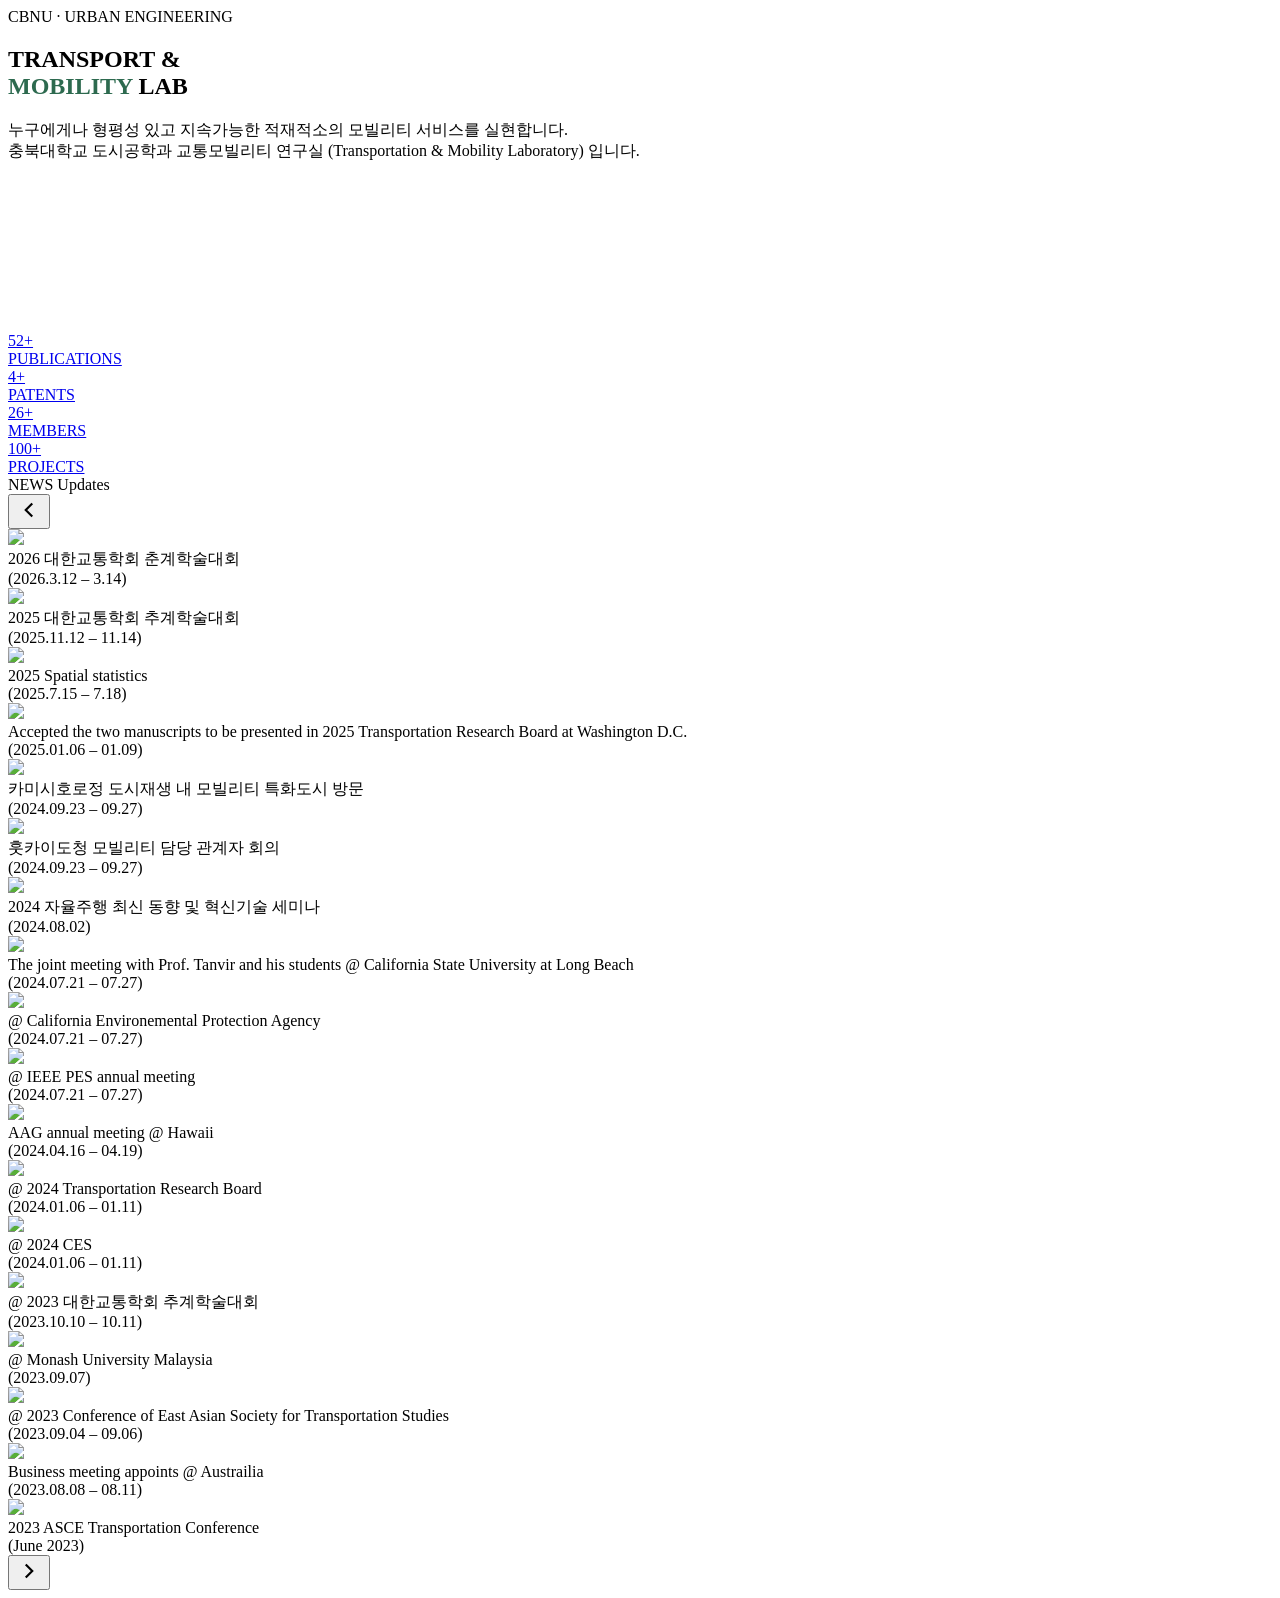
==== commit 7a5ab109: "Add files via upload" ====
--- a/index.html
+++ b/index.html
@@ -44,22 +44,22 @@
 </section>
 
 <section class="stats">
-  <a class="stat" href="Research/Publications.html">
-    <div class="stat-num">51<span class="stat-plus">+</span></div>
-    <div class="stat-label">PUBLICATIONS</div>
-  </a>
-  <a class="stat" href="Research/Patents.html">
-    <div class="stat-num">4<span class="stat-plus">+</span></div>
-    <div class="stat-label">PATENTS</div>
-  </a>
-  <a class="stat" href="Members/Advisor.html">
-    <div class="stat-num">28<span class="stat-plus">+</span></div>
-    <div class="stat-label">MEMBERS</div>
-  </a>
-  <a class="stat" href="Projects.html">
-    <div class="stat-num">100<span class="stat-plus">+</span></div>
-    <div class="stat-label">PROJECTS</div>
-  </a>
+  <a class="stat" href="Research/Publications.html">
+    <div class="stat-num">52<span class="stat-plus">+</span></div>
+    <div class="stat-label">PUBLICATIONS</div>
+  </a>
+  <a class="stat" href="Research/Patents.html">
+    <div class="stat-num">4<span class="stat-plus">+</span></div>
+    <div class="stat-label">PATENTS</div>
+  </a>
+  <a class="stat" href="Members/Advisor.html">
+    <div class="stat-num">26<span class="stat-plus">+</span></div>
+    <div class="stat-label">MEMBERS</div>
+  </a>
+  <a class="stat" href="Projects.html">
+    <div class="stat-num">100<span class="stat-plus">+</span></div>
+    <div class="stat-label">PROJECTS</div>
+  </a>
 </section>
 
 <section class="news">
@@ -78,12 +78,28 @@
       <div class="news-slider" id="newsSlider">
       
         <div class="news-card">
+          <img class="news-img" src="img/home/2026 대한교통학회 춘계학술대회.jpg">
+          <div class="news-body">
+            <div class="news-card-title">2026 대한교통학회 춘계학술대회</div>
+            <div class="news-card-date">(2026.3.12 – 3.14)</div>
+          </div>
+        </div>
+      
+        <div class="news-card">
           <img class="news-img" src="img/home/@ 2025 대한교통학회 추계학술대회.jpg">
           <div class="news-body">
-            <div class="news-card-title">@ 2025 대한교통학회 추계학술대회</div>
+            <div class="news-card-title">2025 대한교통학회 추계학술대회</div>
             <div class="news-card-date">(2025.11.12 – 11.14)</div>
           </div>
-        </div>      
+        </div>
+        
+        <div class="news-card">
+          <img class="news-img" src="img/home/2025 Spatial statistics.jpg">
+          <div class="news-body">
+            <div class="news-card-title">2025 Spatial statistics</div>
+            <div class="news-card-date">(2025.7.15 – 7.18)</div>
+          </div>
+        </div>   
 
         <div class="news-card">
           <img class="news-img" src="img/home/Accepted the two manuscripts to be presented in 2025 Transportation Research Board at Washington D.C..jpg">
@@ -108,6 +124,14 @@
             <div class="news-card-date">(2024.09.23 – 09.27)</div>
           </div>
         </div>
+        
+       <div class="news-card">
+         <img class="news-img" src="img/home/2024 자율주행 최신 동향 및 혁신기술 세미나.jpg">
+         <div class="news-body">
+           <div class="news-card-title">2024 자율주행 최신 동향 및 혁신기술 세미나</div>
+           <div class="news-card-date">(2024.08.02)</div>
+         </div>
+       </div>
 
         <div class="news-card">
           <img class="news-img" src="img/home/The joint meeting with Prof. Tanvir and his students @ California State University at Long Beach.jpg">
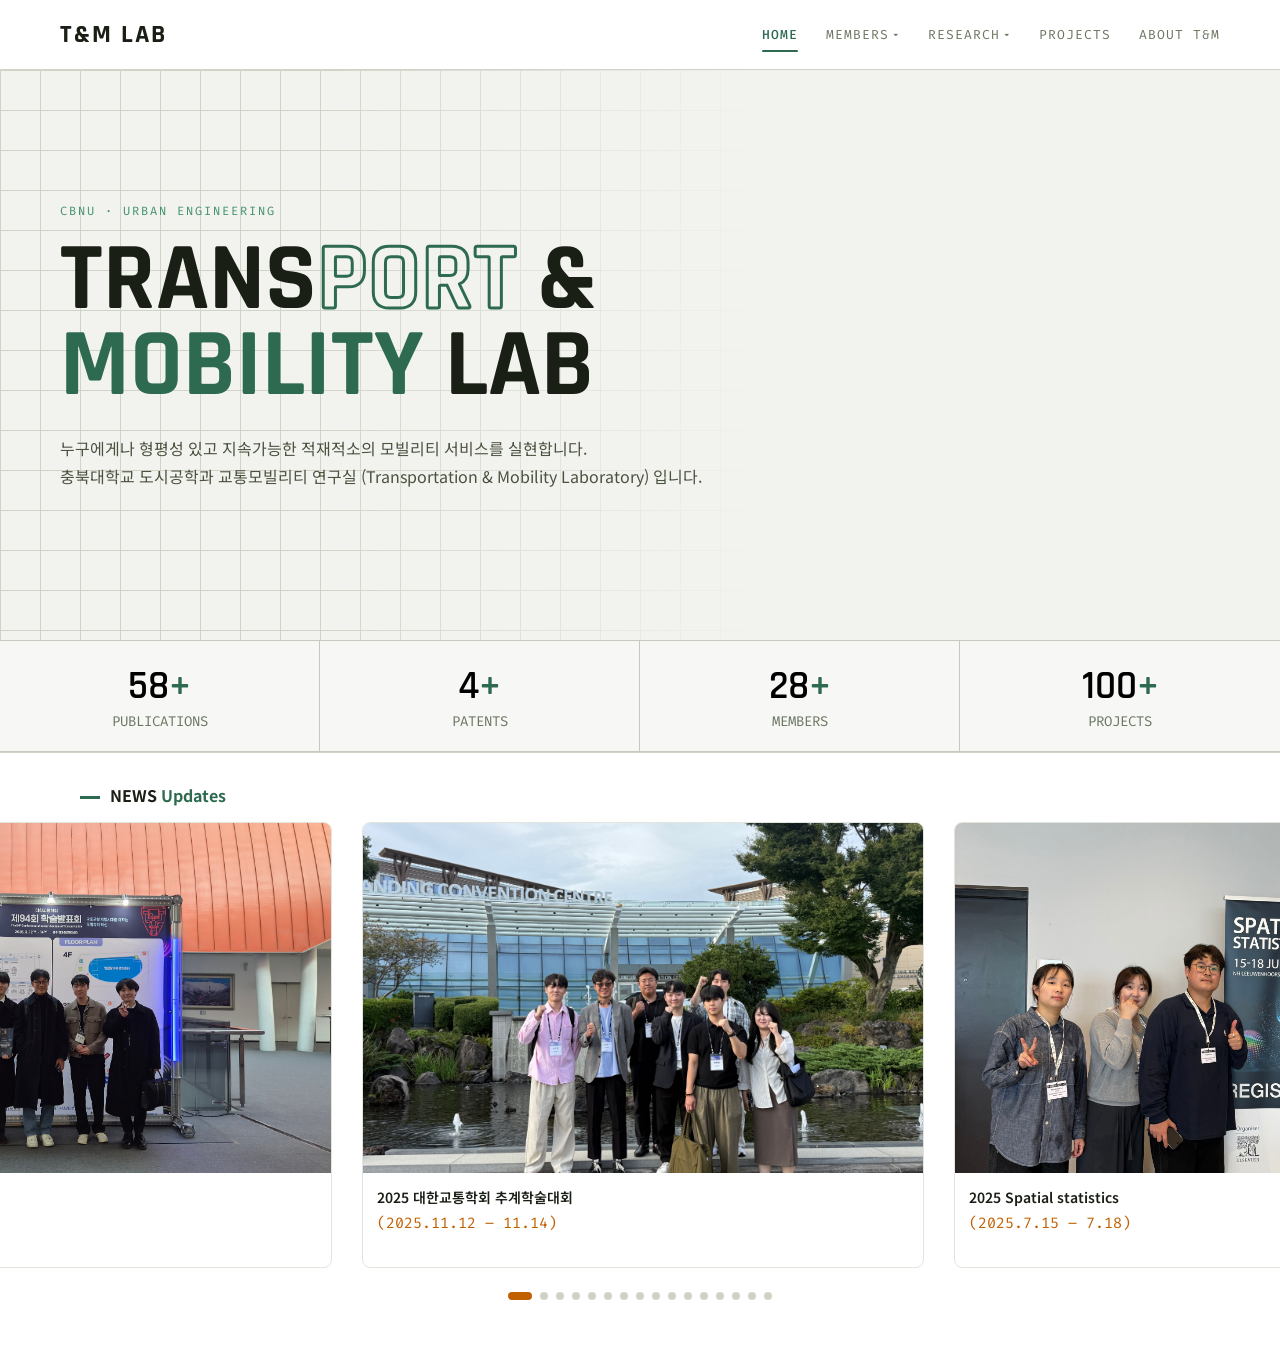
==== commit 4f680787: "Add files via upload" ====
--- a/index.html
+++ b/index.html
@@ -45,7 +45,7 @@
 
 <section class="stats">
   <a class="stat" href="Research/Publications.html">
-    <div class="stat-num">52<span class="stat-plus">+</span></div>
+    <div class="stat-num">58<span class="stat-plus">+</span></div>
     <div class="stat-label">PUBLICATIONS</div>
   </a>
   <a class="stat" href="Research/Patents.html">
@@ -53,7 +53,7 @@
     <div class="stat-label">PATENTS</div>
   </a>
   <a class="stat" href="Members/Advisor.html">
-    <div class="stat-num">26<span class="stat-plus">+</span></div>
+    <div class="stat-num">28<span class="stat-plus">+</span></div>
     <div class="stat-label">MEMBERS</div>
   </a>
   <a class="stat" href="Projects.html">
--- a/css/style_home.css
+++ b/css/style_home.css
@@ -0,0 +1,426 @@
+
+:root{
+  --bg:#F2F3EE;
+  --green-deep:#2D6A4F;
+  --green-mid:#40916C;
+  --green-light:#52B788;
+  --orange:#C06000;
+  --text:#1a1f16;
+  --text-sub:#4a5240;
+  --border:#d0d4c8;
+  --card-w: 560px;
+  --card-gap: 30px;
+  --visible: 3;
+}
+
+body{
+  margin:0;
+  background:var(--bg);
+  font-family:'Noto Sans KR',sans-serif;
+  color:var(--text);
+}
+
+/* HEADER */
+header{
+  display:flex;
+  justify-content:space-between;
+  align-items:center;
+  padding:18px 60px;
+  border-bottom:1px solid var(--border);
+  background:#ffffff;
+  position:relative;
+  z-index:100;
+}
+
+.logo{
+  font-family:Rajdhani;
+  font-weight:700;
+  font-size:26px;
+  letter-spacing:2px;
+  text-decoration:none;
+  color:var(--text);
+}
+
+nav{
+  display:flex;
+  align-items:center;
+}
+
+.nav-item{
+  position:relative;
+  margin-left:28px;
+}
+
+.nav-item > a{
+  text-decoration:none;
+  font-family:'Fira Code';
+  font-size:13px;
+  color:#6b7560;
+  letter-spacing:1px;
+  padding:6px 0;
+  display:flex;
+  align-items:center;
+  gap:4px;
+  transition:.2s;
+  cursor:pointer;
+}
+
+.nav-item > a:hover{ color:var(--green-deep); }
+
+.nav-item.active > a{
+  color:var(--green-deep);
+  font-weight:500;
+}
+
+.nav-item.active:not(.has-drop) > a::after{
+  content:'';
+  position:absolute;
+  bottom:-3px;
+  left:0; right:0;
+  height:2px;
+  background:var(--green-deep);
+  border-radius:2px;
+}
+
+.nav-item.active.has-drop > a::before{
+  content:'';
+  position:absolute;
+  bottom:-3px;
+  left:0; right:0;
+  height:2px;
+  background:var(--green-deep);
+  border-radius:2px;
+}
+
+.nav-item.has-drop > a .chevron{
+  font-size:11px;
+  transition:.2s;
+  display:inline-block;
+}
+
+.nav-item:hover > a .chevron{
+  transform:rotate(180deg);
+}
+
+/* DROPDOWN */
+.dropdown{
+  position:absolute;
+  top:100%;
+  padding-top:20px;
+  left:50%;
+  transform:translateX(-50%);
+  background:transparent;
+  opacity:0;
+  pointer-events:none;
+  transition:opacity .2s;
+  z-index:200;
+}
+
+.nav-item:hover .dropdown{
+  opacity:1;
+  pointer-events:all;
+}
+
+.dropdown-inner{
+  background:#fff;
+  border:1px solid var(--border);
+  border-radius:8px;
+  overflow:hidden;
+  box-shadow:0 12px 32px rgba(0,0,0,.1);
+  min-width:160px;
+}
+
+.dropdown a{
+  display:block;
+  padding:10px 18px;
+  font-family:'Fira Code';
+  font-size:11px;
+  color:#4a5240;
+  text-decoration:none;
+  transition:.15s;
+  white-space:nowrap;
+  border-bottom:1px solid #f0f2ec;
+}
+
+.dropdown a:last-child{ border-bottom:none; }
+
+.dropdown a:hover{
+  background:var(--bg);
+  color:var(--green-deep);
+  padding-left:22px;
+}
+
+/* HERO */
+.hero{
+  height:50vh;
+  position:relative;
+  padding:60px;
+  background:var(--bg);
+  overflow:hidden;
+}
+
+/* 격자 — mask로 우측 페이드 */
+.hero::after{
+  content:'';
+  position:absolute;
+  inset:0;
+  background-image:
+    linear-gradient(var(--border) 1px, transparent 1px),
+    linear-gradient(90deg, var(--border) 1px, transparent 1px);
+  background-size:40px 40px;
+  -webkit-mask-image:linear-gradient(to right, black 0%, black 25%, transparent 60%);
+  mask-image:linear-gradient(to right, black 0%, black 25%, transparent 60%);
+  pointer-events:none;
+  z-index:0;
+}
+
+.hero-wrap{
+  display:flex;
+  align-items:center;
+  height:100%;
+  position:relative;
+  z-index:1;
+}
+
+.hero-inner{
+  flex:0.6;
+  max-width:750px;
+}
+
+.hero-eyebrow{
+  font-family:'Fira Code';
+  font-size:12px;
+  color:var(--green-mid);
+  letter-spacing:2px;
+  margin-bottom:18px;
+}
+
+.hero h1{
+  font-family:Rajdhani;
+  font-size:96px;
+  line-height:0.9;
+  margin:0;
+  font-weight:700;
+}
+
+.outline{
+  -webkit-text-stroke:3px var(--green-deep);
+  color:transparent;
+  display:inline-block;
+  font-weight:700;
+}
+
+.hero p{
+  margin-top:24px;
+  font-size:16px;
+  max-width:700px;
+  line-height:1.8;
+  color:var(--text-sub);
+}
+
+/* HERO VIDEO */
+.hero-video{
+  position:absolute;
+  top:0; right:0;
+  width:65%;
+  height:100%;
+  z-index:0;
+}
+
+.hero-video video{
+  width:100%;
+  height:100%;
+  object-fit:cover;
+  display:block;
+}
+
+/* 왼쪽 페이드 오버레이 */
+.hero-video::before{
+  content:'';
+  position:absolute;
+  top:0; left:0;
+  width:80%;
+  height:100%;
+  background:linear-gradient(to right, var(--bg) 0%, var(--bg) 10%, transparent 100%);
+  z-index:1;
+  pointer-events:none;
+}
+
+/* STATS */
+.stats{
+  display:grid;
+  grid-template-columns:repeat(4,1fr);
+  border-top:1px solid color-mix(in srgb, var(--border) 95%, black);
+  border-bottom:1px solid color-mix(in srgb, var(--border) 95%, black);
+  background:color-mix(in srgb, var(--bg) 60%, white);
+}
+
+.stat{
+  padding:20px;
+  text-align:center;
+  border-right:1px solid color-mix(in srgb, var(--border) 95%, black);
+  text-decoration:none;
+  color:inherit;
+  display:block;
+  transition:.2s;
+  cursor:pointer;
+}
+
+.stat:last-child{ border-right:none; }
+.stat:hover{ background:color-mix(in srgb, var(--green-deep) 6%, white); }
+.stat:hover .stat-num{ color:var(--green-deep); }
+.stat:hover .stat-label{ color:var(--green-deep); }
+
+.stat-num{
+  font-family:Rajdhani;
+  font-size:40px;
+  color:#000;
+  font-weight:600;
+  transition:.2s;
+}
+
+.stat-plus{
+  font-family:Rajdhani;
+  font-size:40px;
+  color:var(--green-deep);
+  font-weight:600;
+}
+
+.stat-label{
+  font-family:'Fira Code';
+  font-size:14px;
+  color:#6b7560;
+  font-weight:400;
+  transition:.2s;
+}
+
+/* NEWS */
+.news{
+  padding:30px 80px 50px;
+  background:#ffffff;
+  border-top:1px solid var(--border);
+  display:flex;
+  flex-direction:column;
+  align-items:center;
+}
+
+.news-title{
+  font-weight:700;
+  padding-bottom:15px;
+  width:100%;
+}
+
+.news-title::before{
+  content:"";
+  width:20px;
+  height:3px;
+  background:var(--green-deep);
+  display:inline-block;
+  margin-right:10px;
+  vertical-align:middle;
+}
+
+.news-title span{ color:var(--green-deep); font-weight:700; }
+
+/* SLIDER */
+.news-outer{
+  display:flex;
+  align-items:center;
+  justify-content:center;
+  gap:20px;
+}
+
+.news-viewport{
+  width: calc(var(--card-w) * var(--visible) + var(--card-gap) * (var(--visible) - 1));
+  overflow:hidden;
+  flex-shrink:0;
+}
+
+.news-slider{
+  display:flex;
+  gap:var(--card-gap);
+  transition:transform .4s ease;
+  will-change:transform;
+}
+
+.news-card{
+  min-width:var(--card-w);
+  width:var(--card-w);
+  border:1px solid #e2e5dc;
+  border-radius:8px;
+  overflow:hidden;
+  background:#fff;
+  flex-shrink:0;
+}
+
+.news-img{
+  width:100%;
+  height:350px;
+  object-fit:cover;
+  display:block;
+}
+
+.news-body{ padding:14px; }
+
+.news-card-title{
+  font-size:14px;
+  font-weight:600;
+  margin-bottom:6px;
+}
+
+.news-card-date{
+  font-family:'Fira Code';
+  font-size:15px;
+  color:var(--orange);
+}
+
+/* ARROW */
+.news-arrow{
+  width:60px;
+  height:60px;
+  border-radius:50%;
+  border:none;
+  background:#fff;
+  box-shadow:0 10px 25px rgba(0,0,0,.15);
+  cursor:pointer;
+  display:flex;
+  align-items:center;
+  justify-content:center;
+  transition:.25s;
+  flex-shrink:0;
+}
+
+.news-arrow:hover{
+  transform:scale(1.15);
+  box-shadow:0 14px 30px rgba(0,0,0,.2);
+}
+
+.news-arrow:disabled{
+  opacity:0;
+  pointer-events:none;
+}
+
+/* DOTS */
+.news-dots{
+  display:flex;
+  justify-content:center;
+  gap:8px;
+  margin-top:24px;
+}
+
+.dot{
+  width:8px;
+  height:8px;
+  border-radius:50%;
+  background:#d0d4c8;
+  transition:.3s;
+  cursor:pointer;
+  border:none;
+  padding:0;
+}
+
+.dot.active{
+  background:var(--orange);
+  width:24px;
+  border-radius:4px;
+}
--- a/css/common-header.css
+++ b/css/common-header.css
@@ -0,0 +1,152 @@
+:root {
+  --bg: #F2F3EE;
+  --green-deep: #2D6A4F;
+  --green-mid: #40916C;
+  --green-light: #52B788;
+  --orange: #C06000;
+  --text: #1a1f16;
+  --text-sub: #4a5240;
+  --border: #d0d4c8;
+}
+
+header {
+  display: flex;
+  justify-content: space-between;
+  align-items: center;
+  padding: 18px 60px;
+  border-bottom: 1px solid var(--border);
+  background: #ffffff;
+  position: relative;
+  z-index: 100;
+}
+
+.logo {
+  font-family: Rajdhani, sans-serif;
+  font-weight: 700;
+  font-size: 26px;
+  letter-spacing: 2px;
+  text-decoration: none;
+  color: var(--text);
+}
+
+header nav {
+  display: flex;
+  align-items: center;
+}
+
+.nav-item {
+  position: relative;
+  margin-left: 28px;
+}
+
+.nav-item > a {
+  text-decoration: none;
+  font-family: "Fira Code", monospace;
+  font-size: 13px;
+  color: #6b7560;
+  letter-spacing: 1px;
+  padding: 6px 0;
+  display: flex;
+  align-items: center;
+  gap: 4px;
+  transition: .2s;
+  cursor: pointer;
+}
+
+.nav-item > a:hover {
+  color: var(--green-deep);
+}
+
+.nav-item.active > a {
+  color: var(--green-deep);
+  font-weight: 500;
+}
+
+.nav-item.active:not(.has-drop) > a::after,
+.nav-item.active.has-drop > a::before {
+  content: "";
+  position: absolute;
+  bottom: -3px;
+  left: 0;
+  right: 0;
+  height: 2px;
+  background: var(--green-deep);
+  border-radius: 2px;
+}
+
+.nav-item.has-drop > a .chevron {
+  font-size: 11px;
+  transition: .2s;
+  display: inline-block;
+}
+
+.nav-item:hover > a .chevron {
+  transform: rotate(180deg);
+}
+
+.dropdown {
+  position: absolute;
+  top: 100%;
+  padding-top: 20px;
+  left: 50%;
+  transform: translateX(-50%);
+  background: transparent;
+  opacity: 0;
+  pointer-events: none;
+  transition: opacity .2s;
+  z-index: 200;
+}
+
+.nav-item:hover .dropdown {
+  opacity: 1;
+  pointer-events: all;
+}
+
+.dropdown-inner {
+  background: #fff;
+  border: 1px solid var(--border);
+  border-radius: 8px;
+  overflow: hidden;
+  box-shadow: 0 12px 32px rgba(0, 0, 0, .1);
+  min-width: 160px;
+}
+
+.dropdown a {
+  display: block;
+  padding: 10px 18px;
+  font-family: "Fira Code", monospace;
+  font-size: 11px;
+  color: #4a5240;
+  text-decoration: none;
+  transition: .15s;
+  white-space: nowrap;
+  border-bottom: 1px solid #f0f2ec;
+}
+
+.dropdown a:last-child {
+  border-bottom: none;
+}
+
+.dropdown a:hover {
+  background: var(--bg);
+  color: var(--green-deep);
+  padding-left: 22px;
+}
+
+@media (max-width: 860px) {
+  header {
+    align-items: flex-start;
+    gap: 16px;
+    padding: 16px 22px;
+  }
+
+  header nav {
+    flex-wrap: wrap;
+    justify-content: flex-end;
+    gap: 8px 18px;
+  }
+
+  .nav-item {
+    margin-left: 0;
+  }
+}
--- a/css/mobile-fix.css
+++ b/css/mobile-fix.css
@@ -0,0 +1,190 @@
+html,
+body {
+  max-width: 100%;
+  overflow-x: hidden;
+}
+
+img,
+video {
+  max-width: 100%;
+  height: auto;
+}
+
+@media (max-width: 860px) {
+  header {
+    flex-direction: column;
+    align-items: flex-start;
+    padding: 16px 20px;
+  }
+
+  header nav {
+    width: 100%;
+    justify-content: flex-start;
+    align-items: flex-start;
+    gap: 10px 18px;
+  }
+
+  .nav-item {
+    margin-left: 0;
+  }
+
+  .dropdown {
+    left: 0;
+    transform: none;
+  }
+}
+
+@media (max-width: 640px) {
+  header nav {
+    display: grid;
+    grid-template-columns: repeat(2, minmax(0, 1fr));
+  }
+
+  .nav-item > a {
+    font-size: 12px;
+  }
+
+  .dropdown {
+    position: static;
+    display: none;
+    padding-top: 8px;
+    opacity: 1;
+    pointer-events: auto;
+    transform: none;
+  }
+
+  .nav-item:hover .dropdown,
+  .nav-item:focus-within .dropdown {
+    display: block;
+  }
+
+  .dropdown-inner {
+    min-width: 100%;
+    box-shadow: 0 8px 22px rgba(0, 0, 0, .08);
+  }
+
+  .hero,
+  .page-hero {
+    height: auto;
+    min-height: 0;
+    padding: 36px 20px;
+  }
+
+  .hero-wrap,
+  .page-hero-top,
+  .advisor-layout,
+  .research-app,
+  .projects-app {
+    display: block;
+  }
+
+  .hero-inner {
+    max-width: none;
+  }
+
+  .hero h1,
+  .page-hero h1 {
+    font-size: clamp(44px, 15vw, 64px);
+    line-height: .95;
+  }
+
+  .hero p,
+  .page-hero p {
+    font-size: 14px;
+    line-height: 1.7;
+  }
+
+  .hero-video {
+    position: relative;
+    width: 100%;
+    margin-top: 24px;
+  }
+
+  .stats,
+  .news,
+  .research-wrap,
+  .members-wrap,
+  .about-wrap,
+  .publication-main,
+  .projects-main {
+    width: auto;
+    max-width: 100%;
+    padding-left: 20px;
+    padding-right: 20px;
+  }
+
+  .stats {
+    display: grid;
+    grid-template-columns: repeat(2, minmax(0, 1fr));
+  }
+
+  .news-outer,
+  .news-viewport,
+  .news-slider {
+    max-width: 100%;
+  }
+
+  .news-card {
+    min-width: min(82vw, 360px);
+  }
+
+  .sub-nav,
+  .topic-chip-row,
+  .search-panel,
+  .projects-search-panel,
+  .search-bar,
+  .year-range-controls {
+    flex-wrap: wrap;
+  }
+
+  .search-panel,
+  .projects-search-panel,
+  .search-bar {
+    display: grid;
+    grid-template-columns: 1fr;
+  }
+
+  .publication-sidebar,
+  .projects-sidebar {
+    width: auto;
+    max-width: 100%;
+    margin-bottom: 24px;
+  }
+
+  .paper-grid,
+  .project-list,
+  .pub-list,
+  .member-grid,
+  .advisee-grid,
+  .alumni-grid,
+  .photo-grid,
+  .photo-grid.cols-2,
+  .photo-grid.cols-3,
+  .photo-grid.cols-4,
+  .photo-grid.cols-5,
+  .photo-grid.cols-6 {
+    display: grid;
+    grid-template-columns: 1fr;
+  }
+
+  .pub-item,
+  .patent-item,
+  .proj-item,
+  .pub-card,
+  .member-card,
+  .advisor-profile-card {
+    max-width: 100%;
+  }
+
+  .advisor-photo-col,
+  .advisor-bio-col {
+    width: auto;
+    max-width: 100%;
+  }
+
+  .advisor-photo-wrap {
+    max-width: 320px;
+    margin-left: auto;
+    margin-right: auto;
+  }
+}
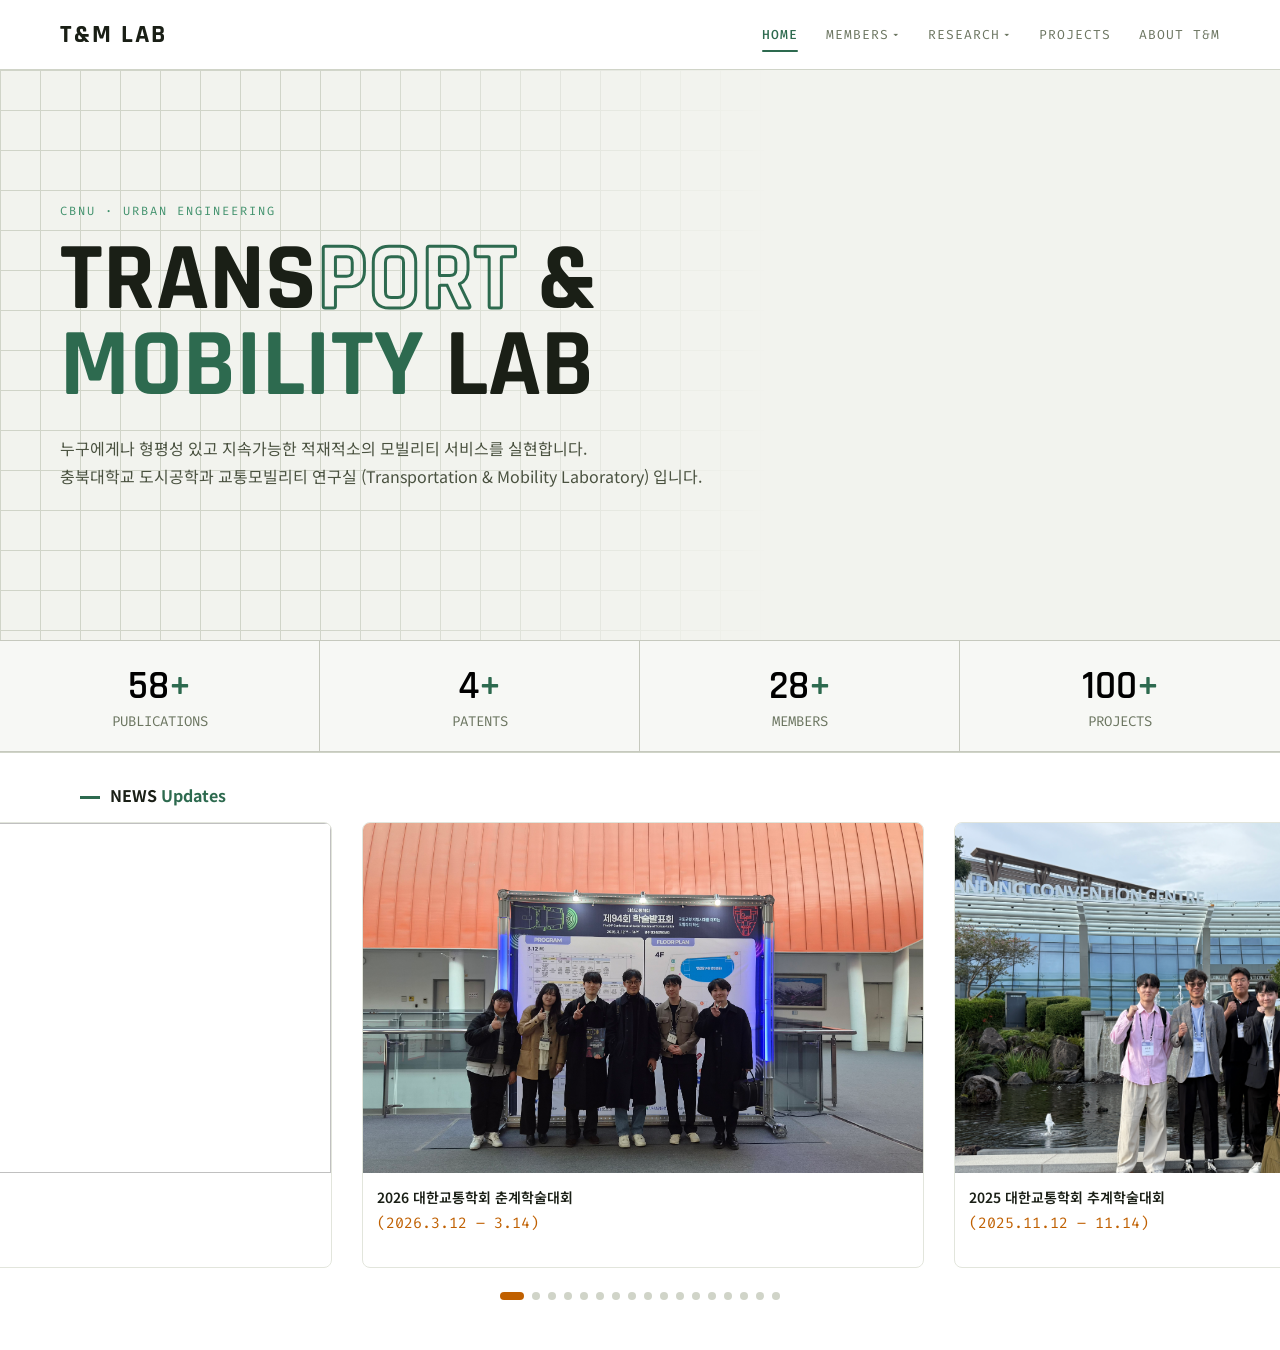
==== commit 6e1b0c74: "Add files via upload" ====
--- a/index.html
+++ b/index.html
@@ -78,6 +78,14 @@
       <div class="news-slider" id="newsSlider">
       
         <div class="news-card">
+          <img class="news-img" src="img/home/2026 대한교통학회 추계학술대회.jpg">
+          <div class="news-body">
+            <div class="news-card-title">2026 대한교통학회 추계학술대회</div>
+            <div class="news-card-date">(2026.3.12 – 3.14)</div>
+          </div>
+        </div>
+      
+        <div class="news-card">
           <img class="news-img" src="img/home/2026 대한교통학회 춘계학술대회.jpg">
           <div class="news-body">
             <div class="news-card-title">2026 대한교통학회 춘계학술대회</div>
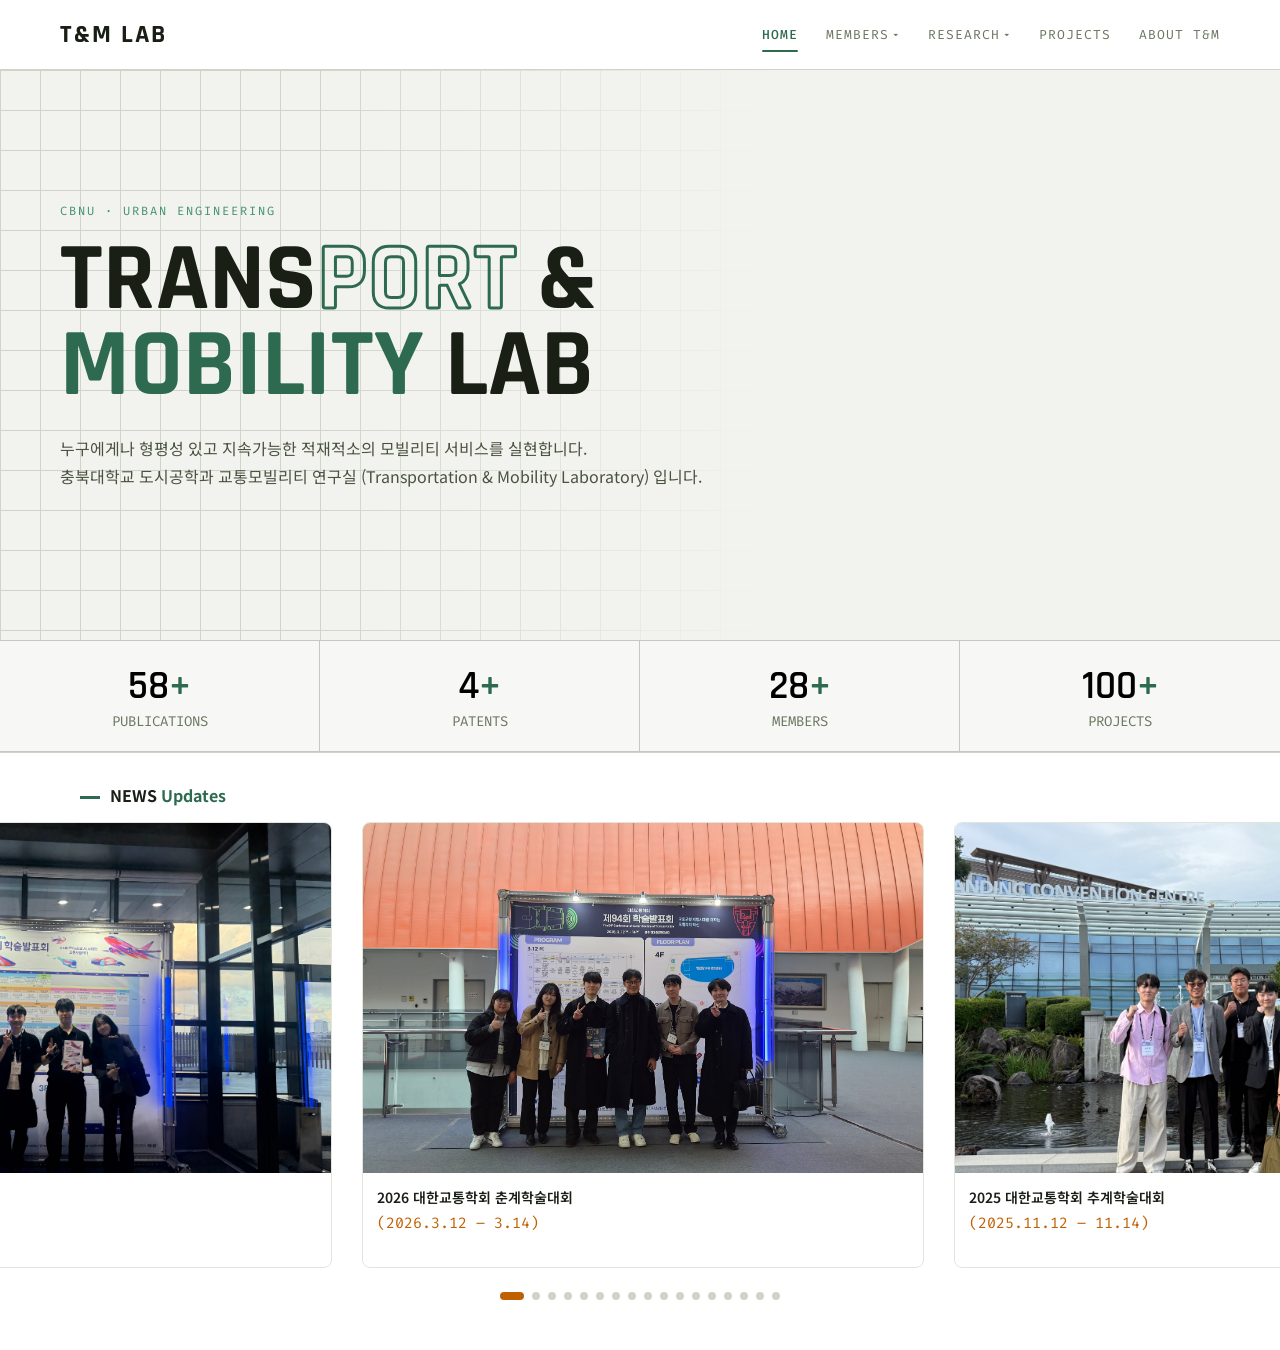
==== commit bb9a949a: "Update index.html" ====
--- a/index.html
+++ b/index.html
@@ -81,7 +81,7 @@
           <img class="news-img" src="img/home/2026 대한교통학회 추계학술대회.jpg">
           <div class="news-body">
             <div class="news-card-title">2026 대한교통학회 추계학술대회</div>
-            <div class="news-card-date">(2026.3.12 – 3.14)</div>
+            <div class="news-card-date">(2026.9.17 – 9.19)</div>
           </div>
         </div>
       
